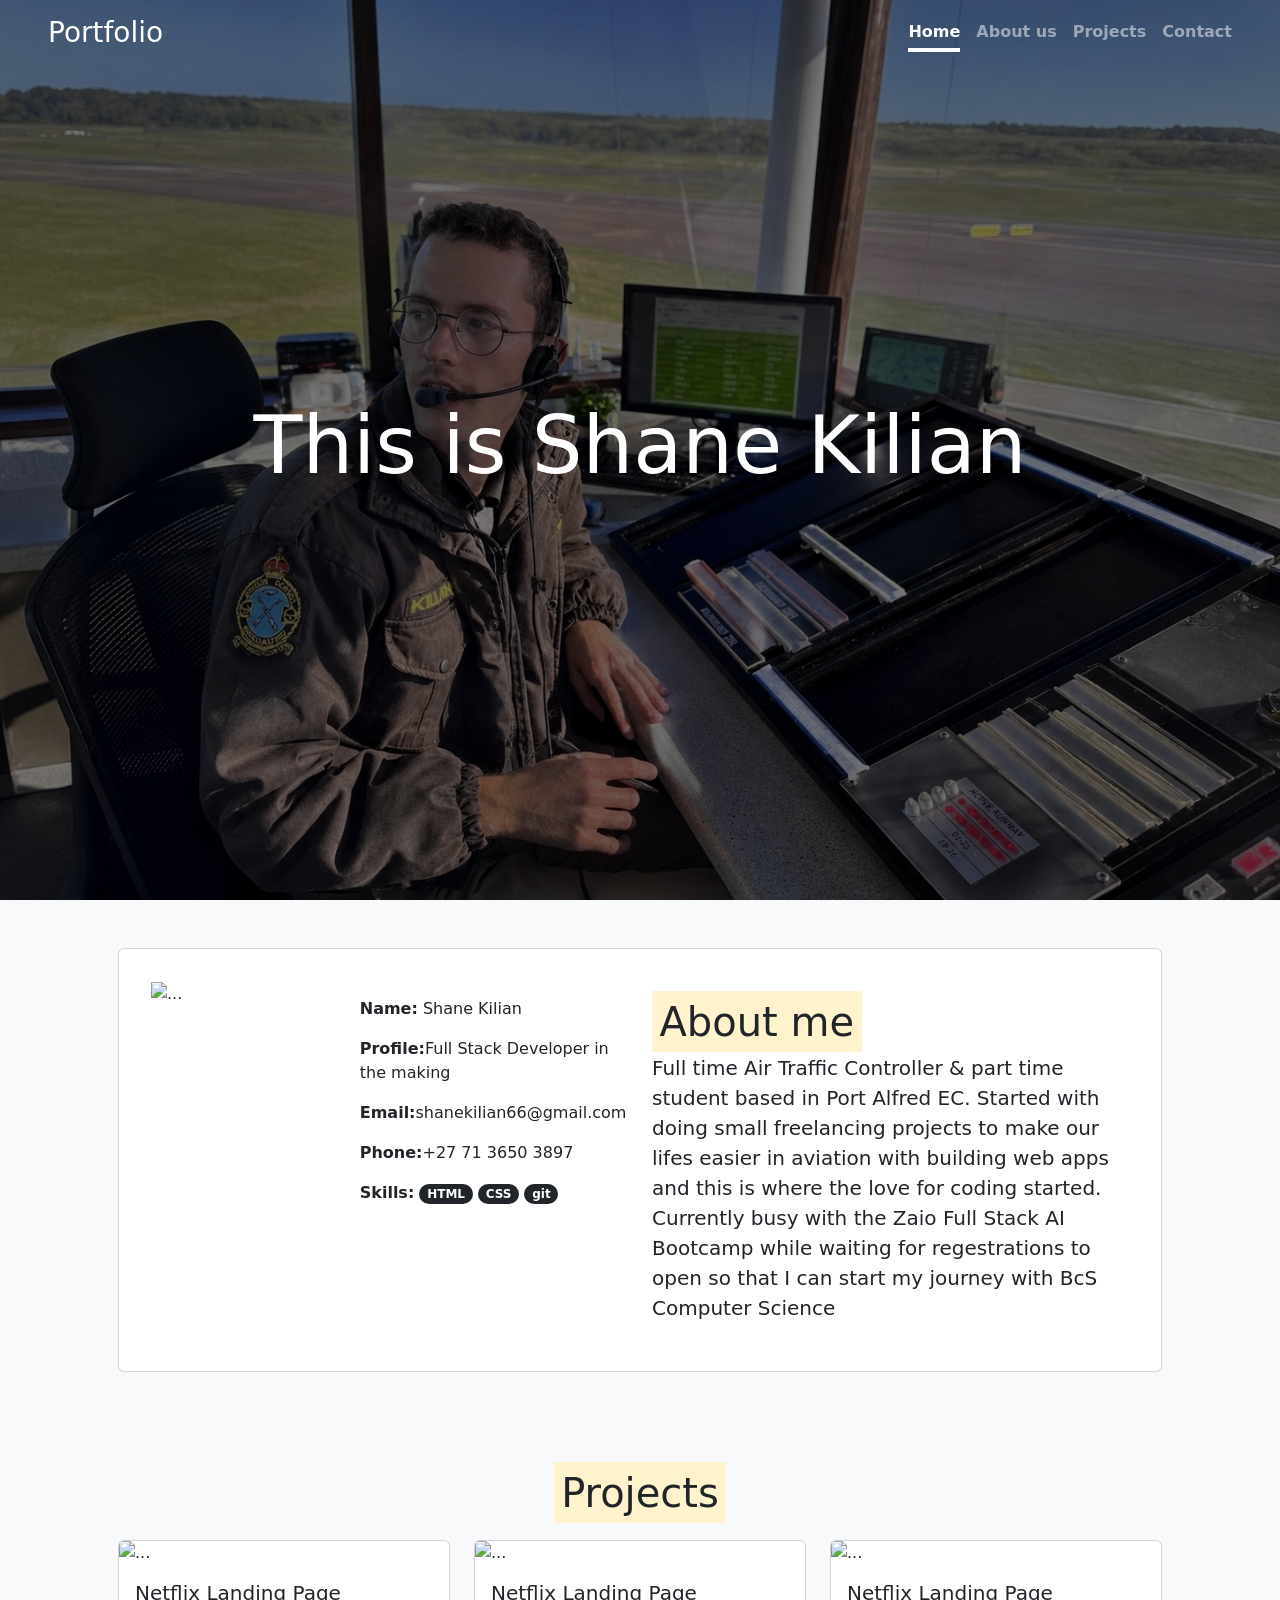
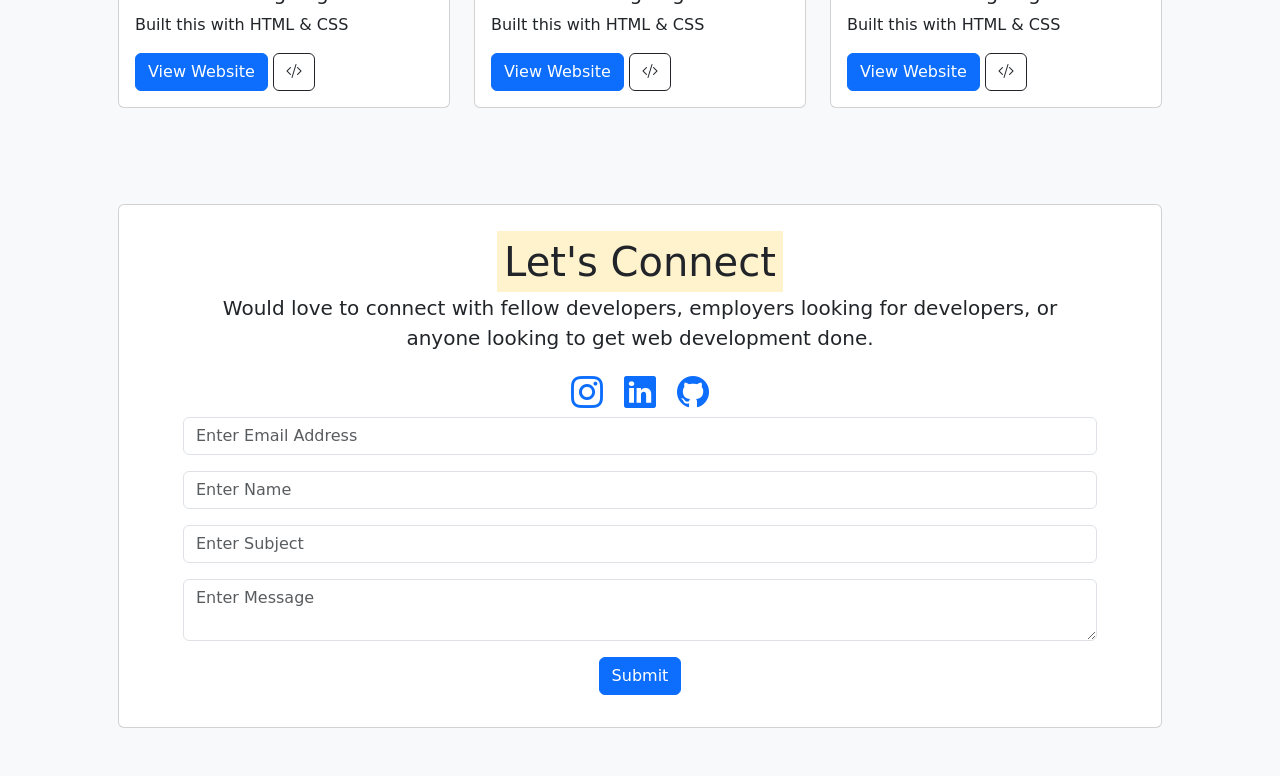
==== index.html @ ac07e862 "fixed javascrip typing function in one line" ====
<!doctype html>
<html lang="en" class="h-100">
  <head>
    <meta charset="utf-8" />
    <meta name="viewport" content="width=device-width, initial-scale=1" />
    <meta name="description" content="" />
    <meta
      name="author"
      content="Mark Otto, Jacob Thornton, and Bootstrap contributors"
    />
    <meta name="generator" content="Hugo 0.84.0" />
    <title>Portfolio | Shane Kilian</title>

    <link
      rel="canonical"
      href="https://getbootstrap.com/docs/5.0/examples/cover/"
    />

    <!-- Bootstrap core CSS -->
    <link
      href="https://cdn.jsdelivr.net/npm/bootstrap@5.0.2/dist/css/bootstrap.min.css"
      rel="stylesheet"
      integrity="sha384-EVSTQN3/azprG1Anm3QDgpJLIm9Nao0Yz1ztcQTwFspd3yD65VohhpuuCOmLASjC"
      crossorigin="anonymous"
    />

    <!-- Bootstrap icons  -->
    <link
      rel="stylesheet"
      href="https://cdn.jsdelivr.net/npm/bootstrap-icons@1.10.5/font/bootstrap-icons.css"
    />

    <!-- Custom styles for this template -->
    <link href="style.css" rel="stylesheet" />
  </head>
  <body class="bg-light">
    <header class="px-5 p-3 text-white fixed-top scrolling">
      <div>
        <h3 class="float-md-start text-center">Portfolio</h3>
        <nav class="nav nav-masthead justify-content-center float-md-end">
          <a class="nav-link active" aria-current="page" href="#">Home</a>
          <a class="nav-link" href="#about-us">About us</a>
          <a class="nav-link" href="#projects">Projects</a>
          <a class="nav-link" href="#contact">Contact</a>
        </nav>
      </div>
    </header>
    <div
      class="banner-wrap vh-100 vw-100 d-flex align-items-center justify-content-center text-white"
    >
      <div class="overlay"></div>
      <main class="text-center">
        <h1 class="display-1">This is Shane Kilian</h1>
        <span class="lead" id="typed"></span>
      </main>
    </div>

    <section id="about-us">
      <div class="container p-5">
        <div class="card">
          <div class="card-body">
            <div class="row p-3">
              <div class="col-md-6 col-sm-12">
                <div class="row">
                  <div class="col-md-5">
                    <img
                      src="https://media.licdn.com/dms/image/C4D03AQEXKNcfnZjYqw/profile-displayphoto-shrink_200_200/0/1540907910805?e=1697673600&v=beta&t=mlsiNRYXDRG9Odq_VVmE5SufxKhTqeP1PqgnTlcVbBM"
                      class="img-fluid"
                      alt="..."
                    />
                  </div>
                  <div class="col-md-7 mt-3">
                    <p><strong>Name:</strong> Shane Kilian</p>
                    <p>
                      <strong>Profile:</strong>Full Stack Developer in the
                      making
                    </p>
                    <p><strong>Email:</strong>shanekilian66@gmail.com</p>
                    <p><strong>Phone:</strong>+27 71 3650 3897</p>
                    <p>
                      <strong>Skills:</strong>
                      <span class="badge rounded-pill bg-dark">HTML</span>
                      <span class="badge rounded-pill bg-dark">CSS</span>
                      <span class="badge rounded-pill bg-dark">git</span>
                    </p>
                  </div>
                </div>
              </div>
              <div class="col-md-6 mt-3">
                <h1 class="text-center text-md-start"><mark>About me</mark></h1>
                <p class="lead">
                  Full time Air Traffic Controller & part time student based in
                  Port Alfred EC. Started with doing small freelancing projects
                  to make our lifes easier in aviation with building web apps
                  and this is where the love for coding started. Currently busy
                  with the Zaio Full Stack AI Bootcamp while waiting for
                  regestrations to open so that I can start my journey with BcS
                  Computer Science
                </p>
              </div>
            </div>
          </div>
        </div>
      </div>
    </section>

    <section id="projects">
      <div class="container p-5">
        <h1 class="text-center"><mark>Projects</mark></h1>
        <div class="row">
          <div class="col-md-4 mt-3">
            <div class="card">
              <img
                src="https://zaiocontent.s3.eu-west-2.amazonaws.com/images+of+courses/Tesla.png"
                class="card-img-top"
                alt="..."
              />
              <div class="card-body">
                <h5 class="card-title">Netflix Landing Page</h5>
                <p class="card-text">Built this with HTML & CSS</p>
                <a href="#" target="_blank" class="btn btn-primary"
                  >View Website</a
                >
                <a href="#" target="_blank" class="btn btn-outline-dark"
                  ><i class="bi bi-code-slash"></i
                ></a>
              </div>
            </div>
          </div>

          <div class="col-md-4 mt-3">
            <div class="card">
              <img
                src="https://zaiocontent.s3.eu-west-2.amazonaws.com/images+of+courses/css_netflix.png"
                class="card-img-top"
                alt="..."
              />
              <div class="card-body">
                <h5 class="card-title">Netflix Landing Page</h5>
                <p class="card-text">Built this with HTML & CSS</p>
                <a href="#" target="_blank" class="btn btn-primary"
                  >View Website</a
                >
                <a href="#" target="_blank" class="btn btn-outline-dark"
                  ><i class="bi bi-code-slash"></i
                ></a>
              </div>
            </div>
          </div>

          <div class="col-md-4 mt-3">
            <div class="card">
              <img
                src="https://zaiocontent.s3.eu-west-2.amazonaws.com/images+of+courses/css_netflix.png"
                class="card-img-top"
                alt="..."
              />
              <div class="card-body">
                <h5 class="card-title">Netflix Landing Page</h5>
                <p class="card-text">Built this with HTML & CSS</p>
                <a href="#" target="_blank" class="btn btn-primary"
                  >View Website</a
                >
                <a href="#" target="_blank" class="btn btn-outline-dark"
                  ><i class="bi bi-code-slash"></i
                ></a>
              </div>
            </div>
          </div>
        </div>
      </div>
    </section>

    <section id="contact">
      <div class="container p-5">
        <div class="card p-3">
          <div class="card-body px-5 text-center">
            <h1><mark>Let's Connect</mark></h1>
            <p class="lead">
              Would love to connect with fellow developers, employers looking
              for developers, or anyone looking to get web development done.
            </p>
            <a class="fs-2" href="#" target="_blank"
              ><i class="bi bi-instagram m-2"></i
            ></a>
            <a class="fs-2" href="#" target="_blank"
              ><i class="bi bi-linkedin m-2"></i
            ></a>
            <a class="fs-2" href="#" target="_blank"
              ><i class="bi bi-github m-2"></i
            ></a>

            <form>
              <div class="mb-3">
                <input
                  type="email"
                  class="form-control"
                  id="exampleInputEmail1"
                  aria-describedby="emailHelp"
                  placeholder="Enter Email Address"
                />
              </div>

              <div class="mb-3">
                <input
                  type="text"
                  class="form-control"
                  id="name"
                  placeholder="Enter Name"
                />
              </div>

              <div class="mb-3">
                <input
                  type="text"
                  class="form-control"
                  id="subject"
                  placeholder="Enter Subject"
                />
              </div>

              <div class="mb-3">
                <textarea
                  class="form-control"
                  aria-label="with textarea"
                  placeholder="Enter Message"
                ></textarea>
              </div>

              <button type="submit" class="btn btn-primary">Submit</button>
            </form>
          </div>
        </div>
      </div>
    </section>

    <script>
      window.addEventListener("scroll", () => {
        const header = document.querySelector("header");
        header.classList.toggle("scrolling", window.scrollY > 0);
      });
    </script>
    <script src="https://unpkg.com/typed.js@2.0.16/dist/typed.umd.js"></script>

    <script>
      var typed = new Typed("#typed", {
        strings: [
          "Fullstack Developer in the making",
          "Air Traffic Controller.",
          "Cat Nerd.",
        ],
        loop: true,
        typeSpeed: 75,
        shuffle: true,
      });
    </script>
  </body>
</html>
---- style.css ----
/*
 * Globals
 */
* {
  margin: 0;
  padding: 0;
  box-sizing: border-box;
}

/*
 * Base structure
 */

body {
}

/*
 * Header
 */

.banner-wrap {
  background-image: url(./assets/cover.jpg);
  background-size: cover;
  background-repeat: no-repeat;
  background-position: center;
  height: 100vh;
  position: relative;
  z-index: 1;
}
.overlay {
  z-index: -1;
  height: 100%;
  width: 100%;
  background: black;
  opacity: 50%;
  position: absolute;
  top: 0;
}

.nav-masthead .nav-link {
  padding: 0.25rem 0;
  font-weight: 700;
  color: rgba(255, 255, 255, 0.5);
  background-color: transparent;
  border-bottom: 0.25rem solid transparent;
}

.nav-masthead .nav-link:hover,
.nav-masthead .nav-link:focus {
  border-bottom-color: rgba(255, 255, 255, 0.25);
}

.nav-masthead .nav-link + .nav-link {
  margin-left: 1rem;
}

.nav-masthead .active {
  color: #fff;
  border-bottom-color: #fff;
}

.scrolling {
  background: black;
  opacity: 80%;
  transition: all 0.5s;
}
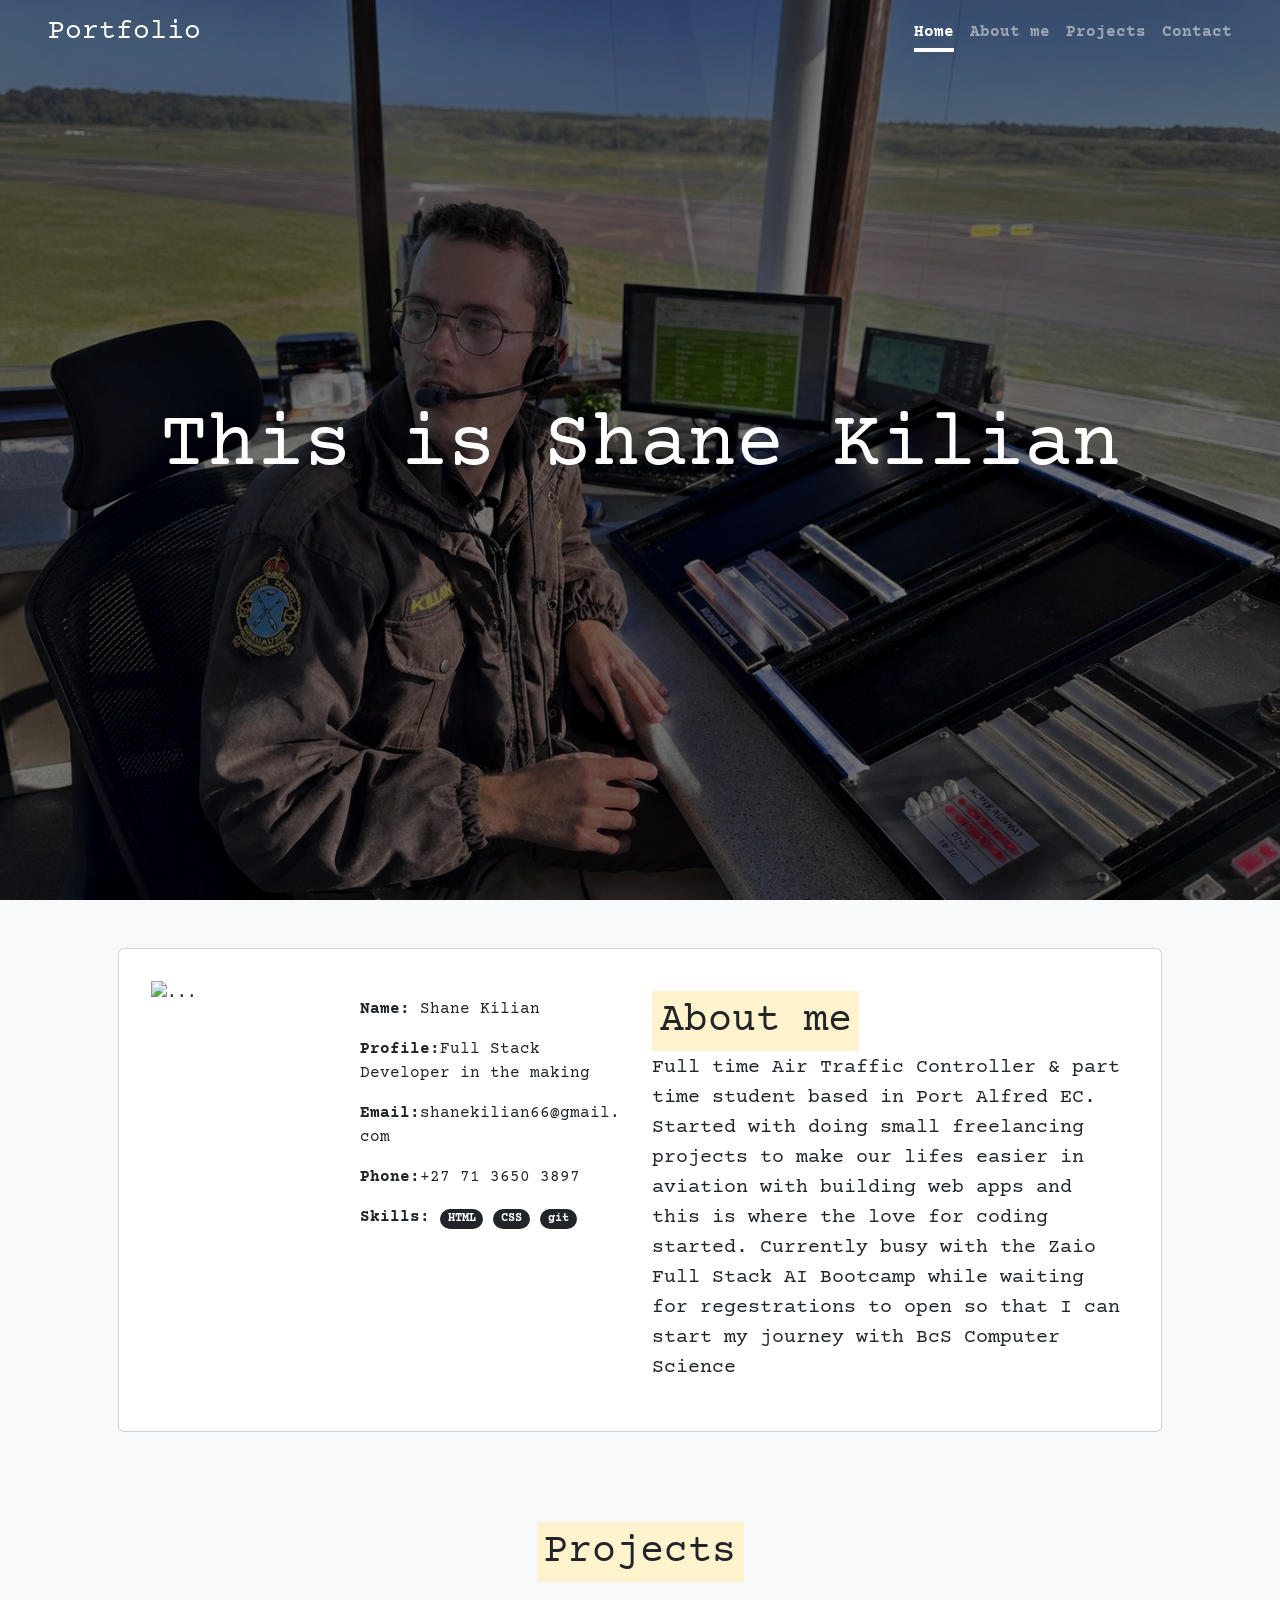
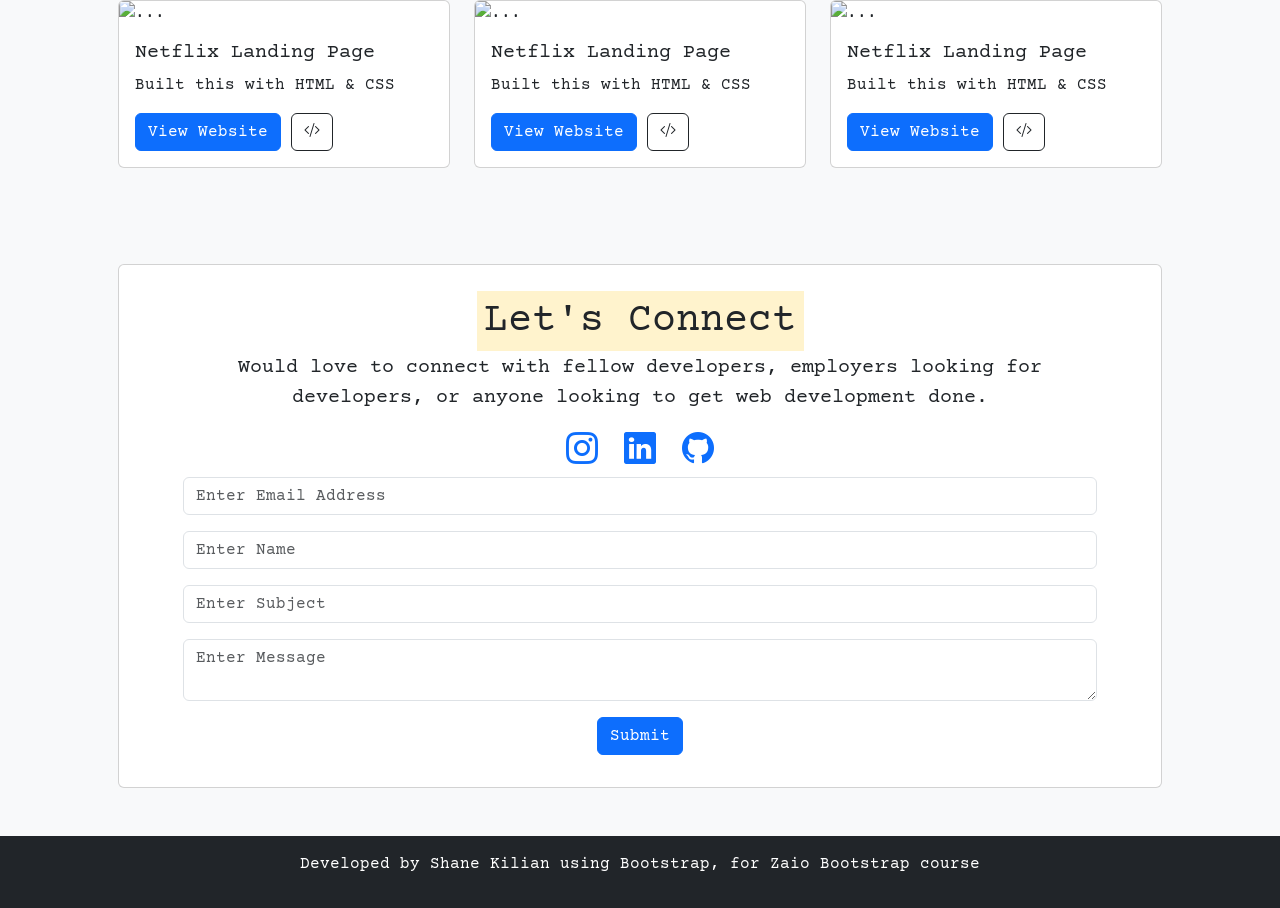
==== commit 76bbe2e9: "changed to google fonts" ====
--- a/index.html
+++ b/index.html
@@ -30,6 +30,14 @@
       href="https://cdn.jsdelivr.net/npm/bootstrap-icons@1.10.5/font/bootstrap-icons.css"
     />
 
+    <!-- Google fonts link  -->
+    <link rel="preconnect" href="https://fonts.googleapis.com" />
+    <link rel="preconnect" href="https://fonts.gstatic.com" crossorigin />
+    <link
+      href="https://fonts.googleapis.com/css2?family=Courier+Prime:ital,wght@0,400;0,700;1,400;1,700&display=swap"
+      rel="stylesheet"
+    />
+
     <!-- Custom styles for this template -->
     <link href="style.css" rel="stylesheet" />
   </head>
@@ -39,7 +47,7 @@
         <h3 class="float-md-start text-center">Portfolio</h3>
         <nav class="nav nav-masthead justify-content-center float-md-end">
           <a class="nav-link active" aria-current="page" href="#">Home</a>
-          <a class="nav-link" href="#about-us">About us</a>
+          <a class="nav-link" href="#about-me">About me</a>
           <a class="nav-link" href="#projects">Projects</a>
           <a class="nav-link" href="#contact">Contact</a>
         </nav>
@@ -55,7 +63,7 @@
       </main>
     </div>
 
-    <section id="about-us">
+    <section id="about-me">
       <div class="container p-5">
         <div class="card">
           <div class="card-body">
@@ -234,6 +242,14 @@
       </div>
     </section>
 
+    <footer class="bg-dark text-center text-white">
+      <div class="container p-3">
+        <p>
+          Developed by Shane Kilian using Bootstrap, for Zaio Bootstrap course
+        </p>
+      </div>
+    </footer>
+
     <script>
       window.addEventListener("scroll", () => {
         const header = document.querySelector("header");
--- a/style.css
+++ b/style.css
@@ -5,6 +5,7 @@
   margin: 0;
   padding: 0;
   box-sizing: border-box;
+  font-family: "Courier Prime", monospace !important;
 }
 
 /*
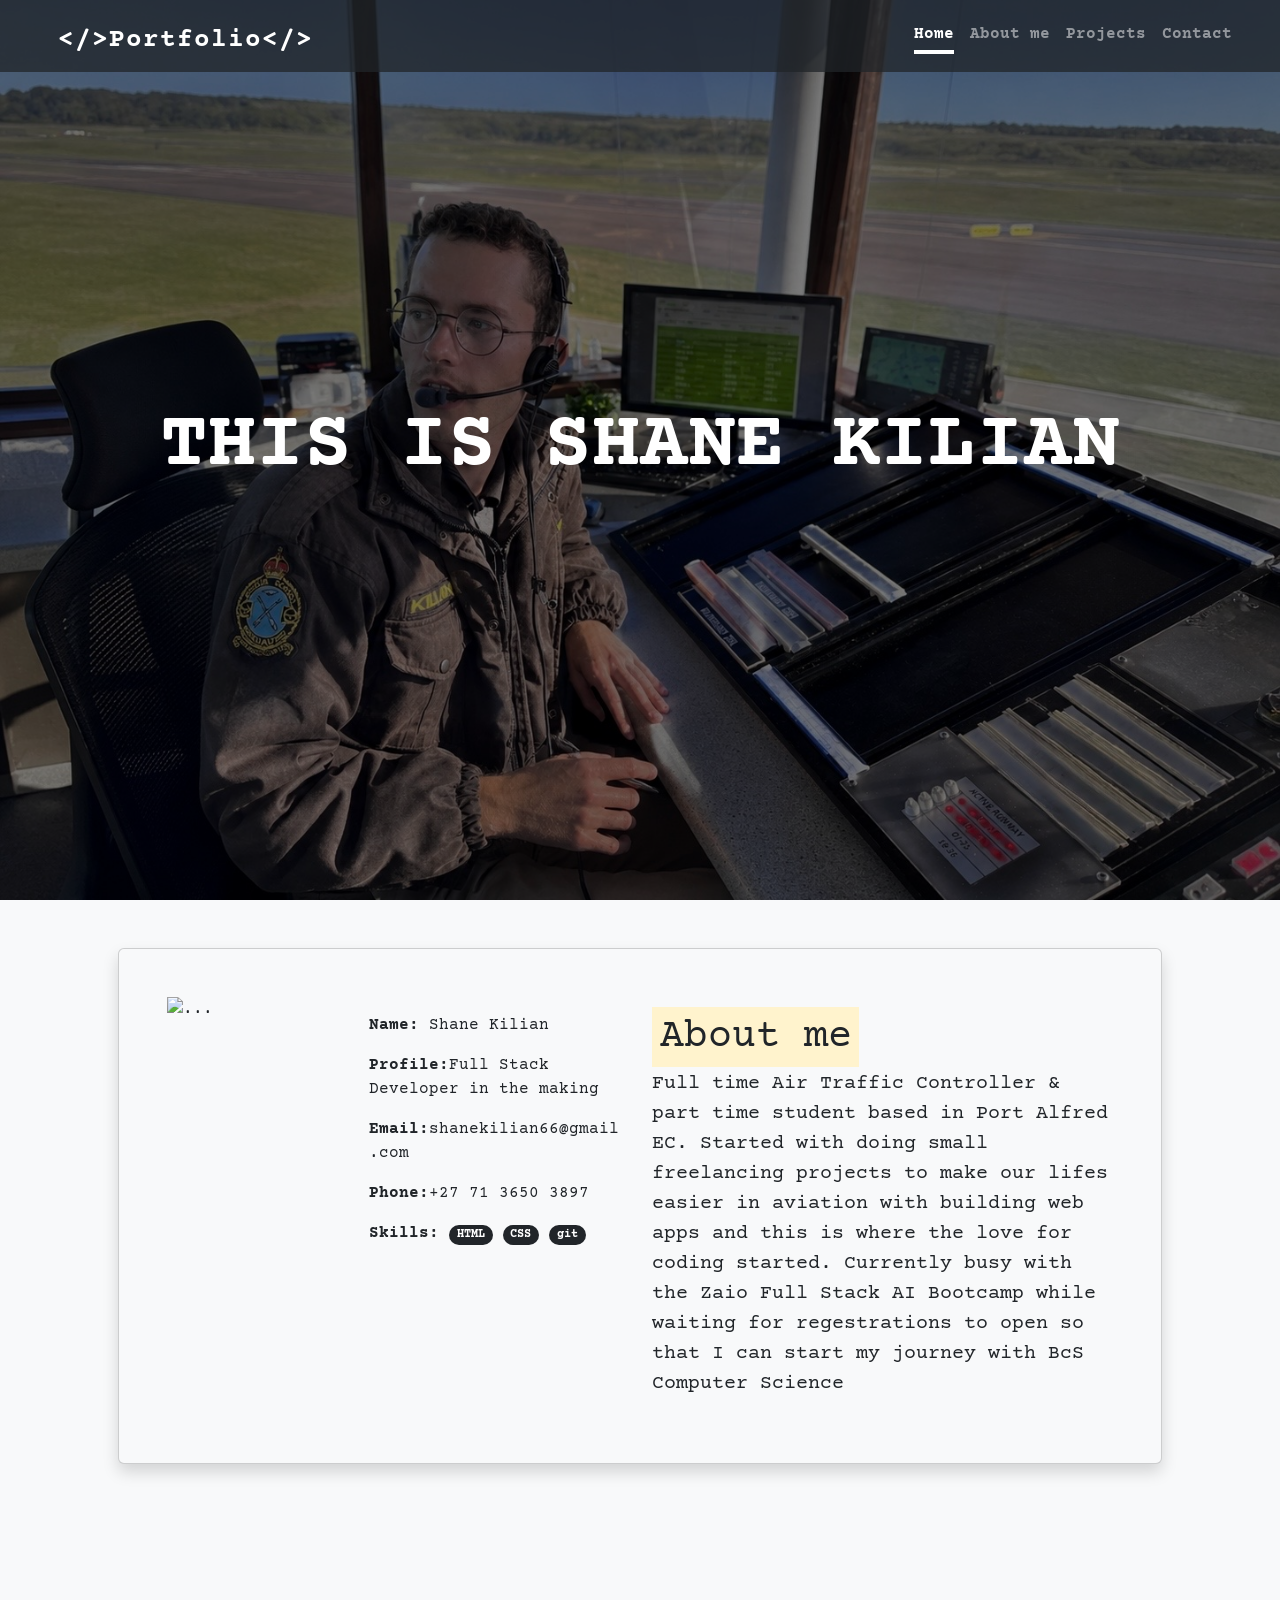
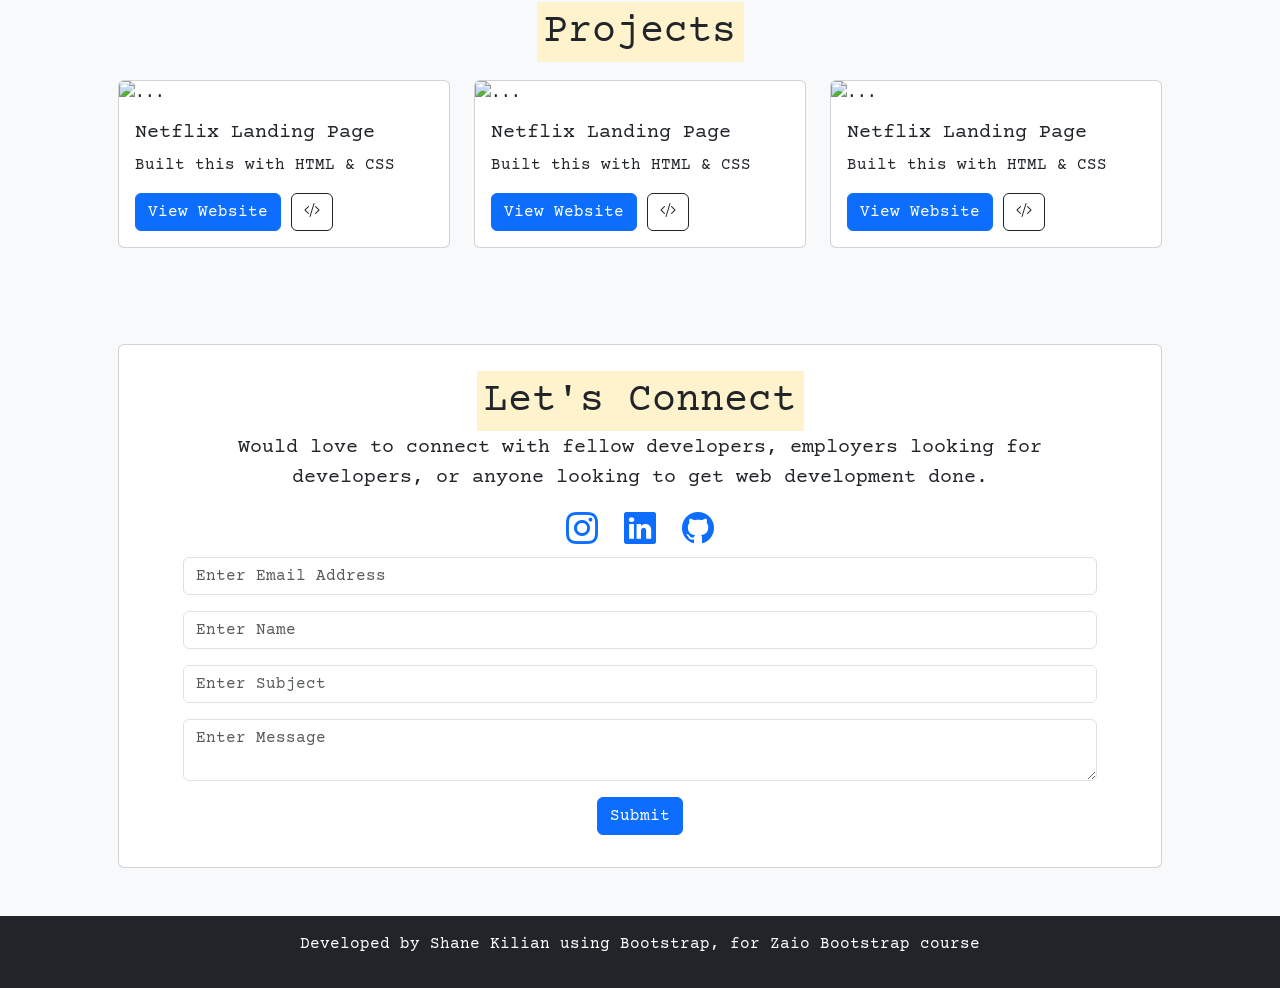
==== commit cf84332d: "fixed the navlink auto move function per section" ====
--- a/index.html
+++ b/index.html
@@ -41,31 +41,65 @@
     <!-- Custom styles for this template -->
     <link href="style.css" rel="stylesheet" />
   </head>
-  <body class="bg-light">
-    <header class="px-5 p-3 text-white fixed-top scrolling">
-      <div>
-        <h3 class="float-md-start text-center">Portfolio</h3>
-        <nav class="nav nav-masthead justify-content-center float-md-end">
-          <a class="nav-link active" aria-current="page" href="#">Home</a>
+  <body
+    class="bg-light"
+    data-bs-spy="scroll"
+    data-bs-target="#mainNav"
+    data-bs-offset="56"
+  >
+    <header class="px-5 p-3 text-white fixed-top bg-dark bg-opacity-75">
+      <div class="d-flex align-items-center justify-content-between flex-wrap">
+        <div class="float-md-start text-center">
+          <svg
+            xmlns="http://w3.org"
+            viewBox="0 0 300 40"
+            width="300"
+            height="40"
+            style="display: block"
+          >
+            <defs>
+              <style type="text/css">
+                @import url("https://googleapis.com");
+                .logo-white-text {
+                  font-family: "Courier Prime", monospace;
+                  font-size: 26px;
+                  font-weight: 700;
+                  fill: #ffffff;
+                }
+              </style>
+            </defs>
+            <text x="10" y="30" letter-spacing="1" class="logo-white-text">
+              &lt;/&gt;Portfolio&lt;/&gt;
+            </text>
+          </svg>
+        </div>
+
+        <nav
+          id="mainNav"
+          class="nav nav-masthead justify-content-center float-md-end"
+        >
+          <a class="nav-link active" aria-current="page" href="#home">Home</a>
           <a class="nav-link" href="#about-me">About me</a>
           <a class="nav-link" href="#projects">Projects</a>
           <a class="nav-link" href="#contact">Contact</a>
         </nav>
       </div>
     </header>
+
     <div
       class="banner-wrap vh-100 vw-100 d-flex align-items-center justify-content-center text-white"
+      id="home"
     >
       <div class="overlay"></div>
       <main class="text-center">
-        <h1 class="display-1">This is Shane Kilian</h1>
+        <h1 class="display-1 fw-bold">THIS IS SHANE KILIAN</h1>
         <span class="lead" id="typed"></span>
       </main>
     </div>
 
     <section id="about-me">
       <div class="container p-5">
-        <div class="card">
+        <div class="card shadow p-3 mb-5 bg-body-tertiary rounded">
           <div class="card-body">
             <div class="row p-3">
               <div class="col-md-6 col-sm-12">
@@ -250,6 +284,11 @@
       </div>
     </footer>
 
+    <script
+      src="https://cdn.jsdelivr.net/npm/bootstrap@5.0.2/dist/js/bootstrap.bundle.min.js"
+      integrity="sha384-MrcW6ZMFYlzcLA8Nl+NtUVF0sA7MsXsP1UyJoMp4YLEuNSfAP+JcXn/tWtIaxVXM"
+      crossorigin="anonymous"
+    ></script>
     <script>
       window.addEventListener("scroll", () => {
         const header = document.querySelector("header");
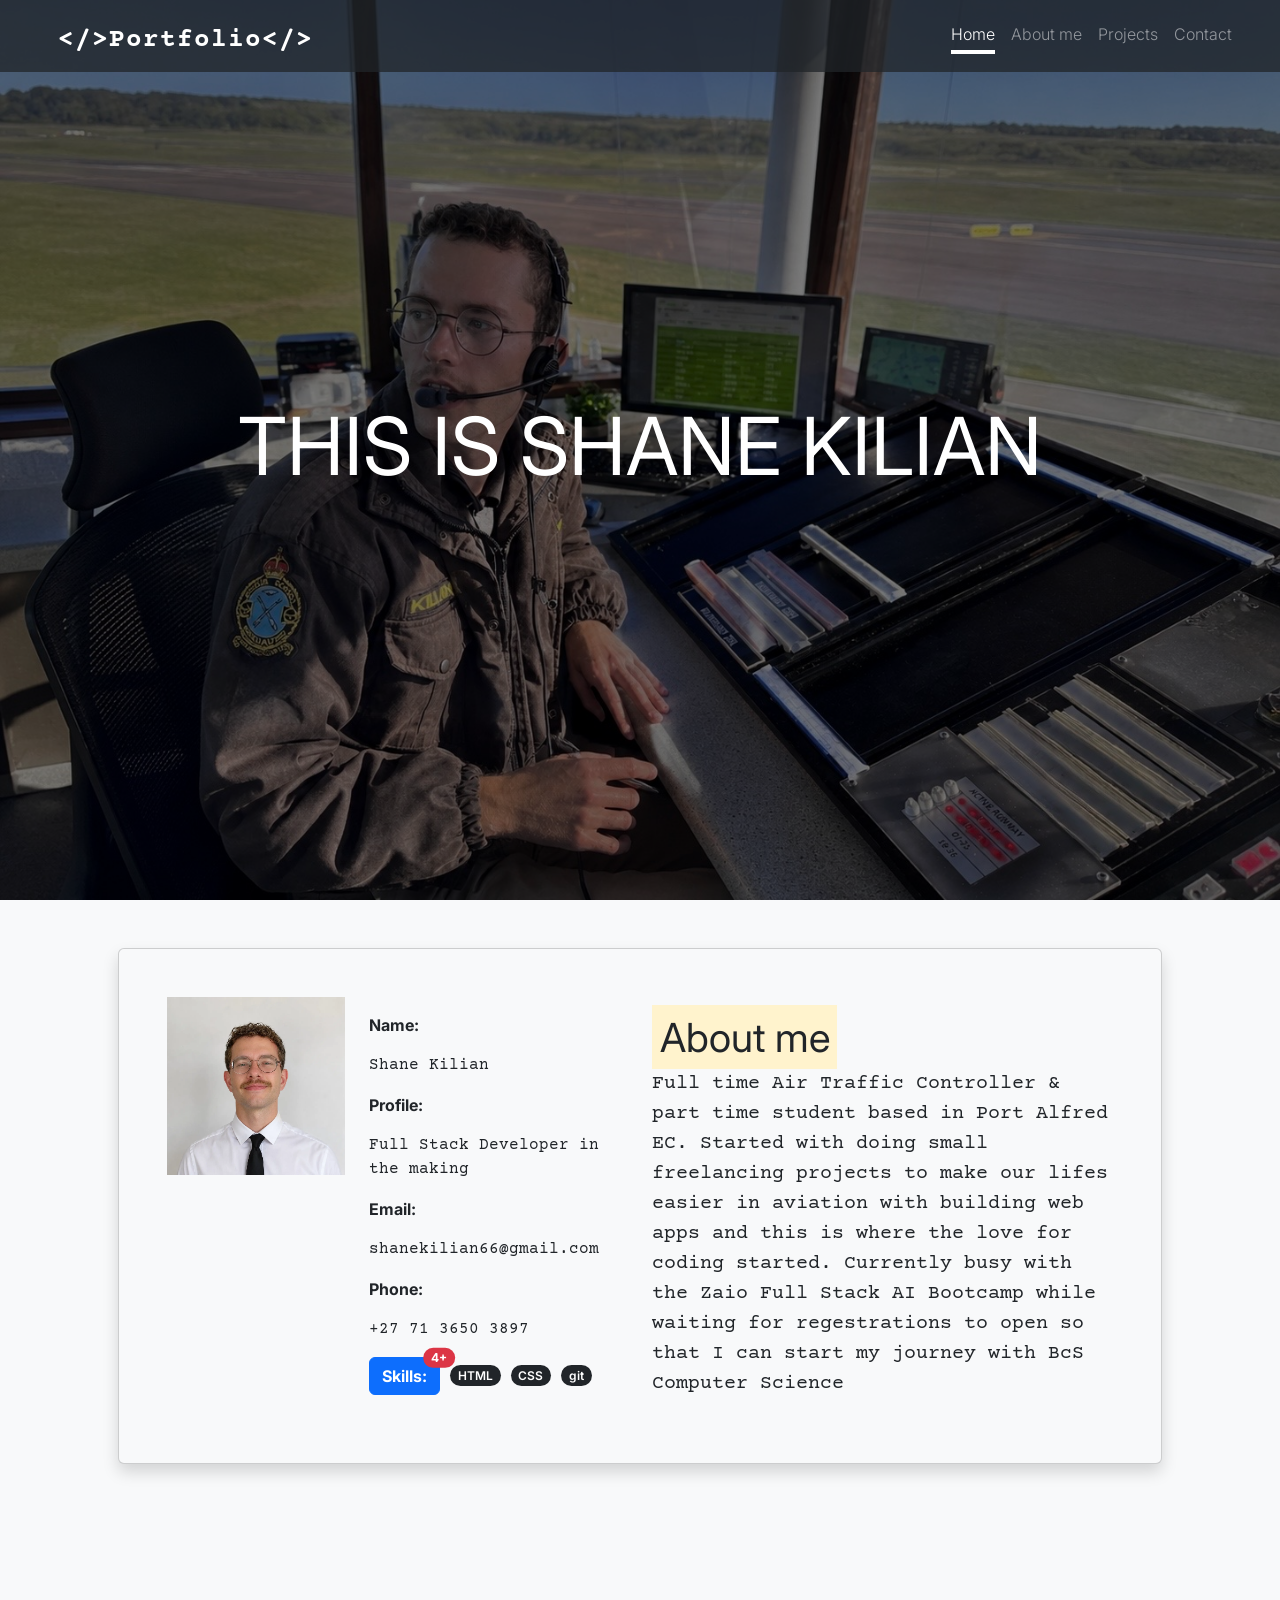
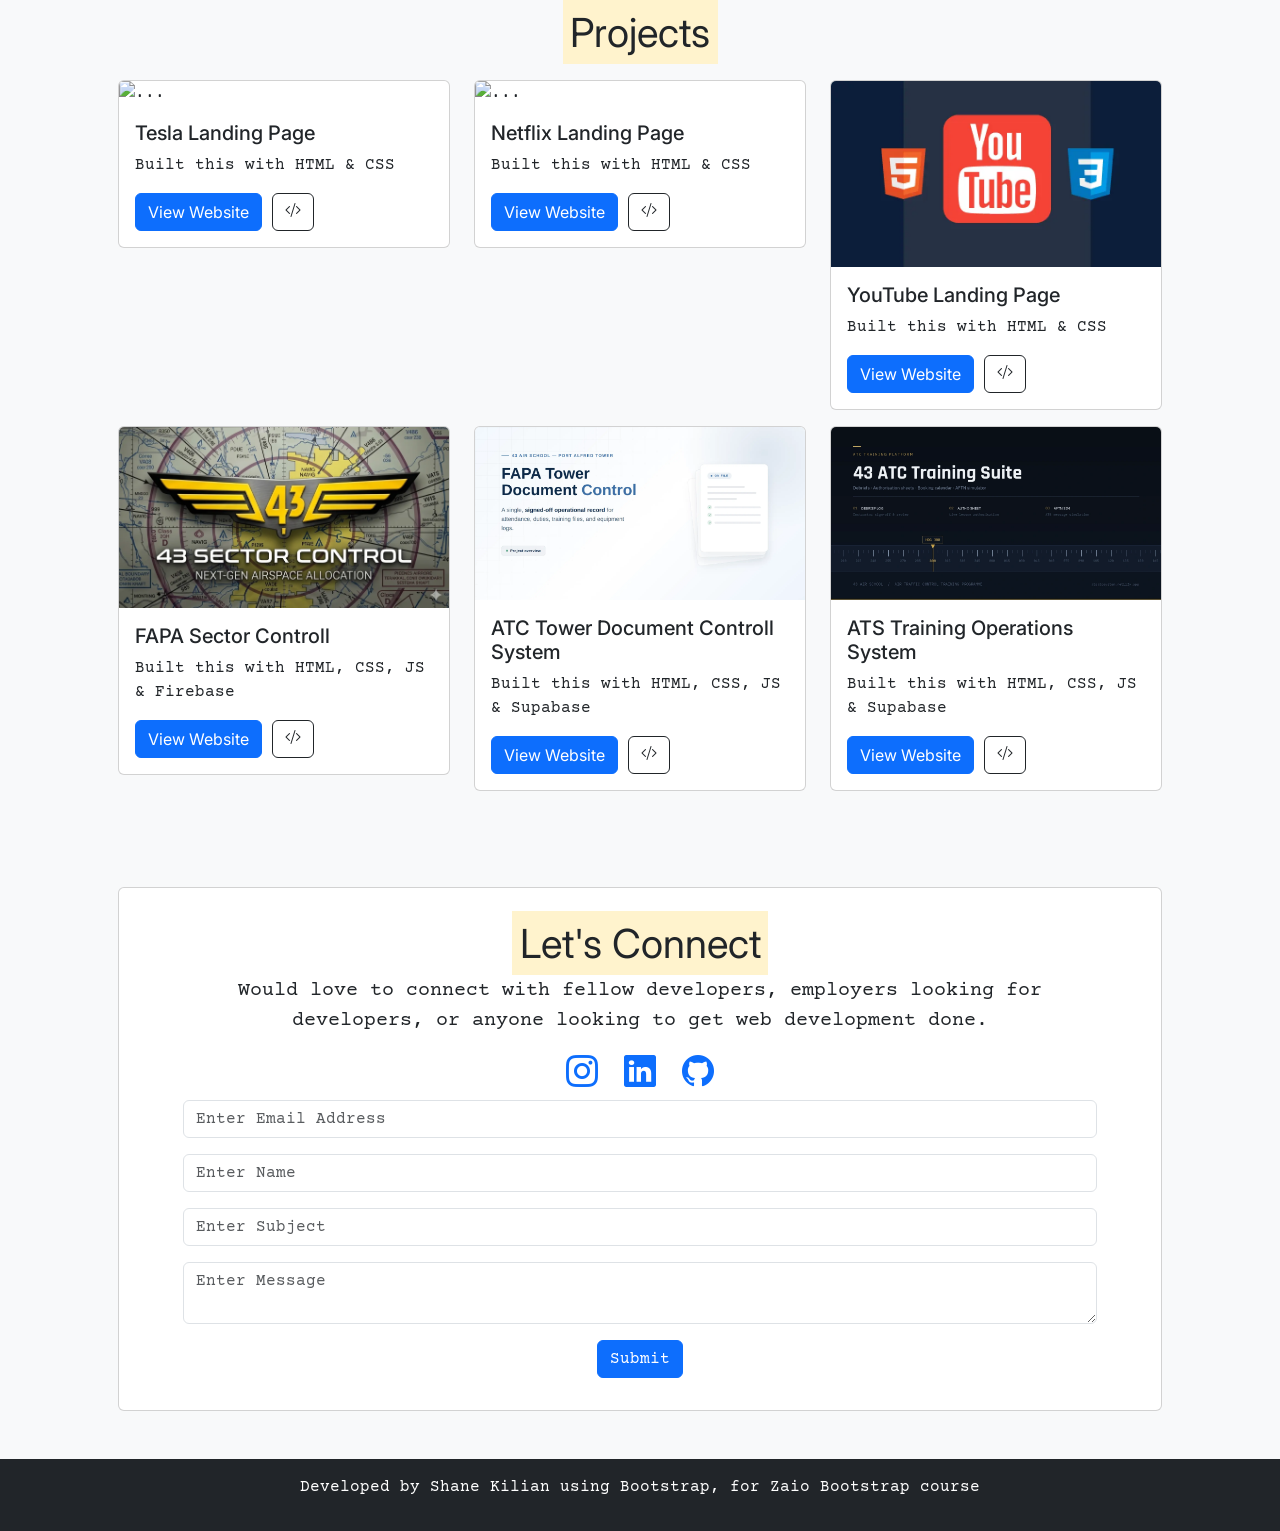
==== commit 4af1b343: "fixed styles of about me. Changed projects to be responsive and attached links" ====
--- a/index.html
+++ b/index.html
@@ -35,6 +35,16 @@
     <link rel="preconnect" href="https://fonts.gstatic.com" crossorigin />
     <link
       href="https://fonts.googleapis.com/css2?family=Courier+Prime:ital,wght@0,400;0,700;1,400;1,700&display=swap"
+      rel="stylesheet"
+    />
+    <link rel="preconnect" href="https://fonts.googleapis.com" />
+    <link rel="preconnect" href="https://fonts.gstatic.com" crossorigin />
+    <link
+      href="https://fonts.googleapis.com/css2?family=Courier+Prime:ital,wght@0,400;0,700;1,400;1,700&display=swap"
+      rel="stylesheet"
+    />
+    <link
+      href="https://fonts.googleapis.com/css2?family=Inter:ital,opsz,wght@0,14..32,100..900;1,14..32,100..900&display=swap"
       rel="stylesheet"
     />
 
@@ -78,10 +88,19 @@
           id="mainNav"
           class="nav nav-masthead justify-content-center float-md-end"
         >
-          <a class="nav-link active" aria-current="page" href="#home">Home</a>
-          <a class="nav-link" href="#about-me">About me</a>
-          <a class="nav-link" href="#projects">Projects</a>
-          <a class="nav-link" href="#contact">Contact</a>
+          <a
+            class="nav-link active font-heading fw-light"
+            aria-current="page"
+            href="#home"
+            >Home</a
+          >
+          <a class="nav-link font-heading fw-light" href="#about-me"
+            >About me</a
+          >
+          <a class="nav-link font-heading fw-light" href="#projects"
+            >Projects</a
+          >
+          <a class="nav-link font-heading fw-light" href="#contact">Contact</a>
         </nav>
       </div>
     </header>
@@ -92,7 +111,7 @@
     >
       <div class="overlay"></div>
       <main class="text-center">
-        <h1 class="display-1 fw-bold">THIS IS SHANE KILIAN</h1>
+        <h1 class="display-1 fw-normal font-heading">THIS IS SHANE KILIAN</h1>
         <span class="lead" id="typed"></span>
       </main>
     </div>
@@ -106,30 +125,56 @@
                 <div class="row">
                   <div class="col-md-5">
                     <img
-                      src="https://media.licdn.com/dms/image/C4D03AQEXKNcfnZjYqw/profile-displayphoto-shrink_200_200/0/1540907910805?e=1697673600&v=beta&t=mlsiNRYXDRG9Odq_VVmE5SufxKhTqeP1PqgnTlcVbBM"
+                      src="./assets/Shane ID Photo.webp"
                       class="img-fluid"
-                      alt="..."
+                      alt="Profile Picture"
                     />
                   </div>
                   <div class="col-md-7 mt-3">
-                    <p><strong>Name:</strong> Shane Kilian</p>
+                    <p class="font-heading fw-bold">Name:</p>
+                    <p>Shane Kilian</p>
+
+                    <p class="font-heading fw-bold">Profile:</p>
+                    <p>Full Stack Developer in the making</p>
+                    <p class="font-heading fw-bold">Email:</p>
+                    <p>shanekilian66@gmail.com</p>
+                    <p class="font-heading fw-bold">Phone:</p>
+                    <p>+27 71 3650 3897</p>
+
                     <p>
-                      <strong>Profile:</strong>Full Stack Developer in the
-                      making
-                    </p>
-                    <p><strong>Email:</strong>shanekilian66@gmail.com</p>
-                    <p><strong>Phone:</strong>+27 71 3650 3897</p>
-                    <p>
-                      <strong>Skills:</strong>
-                      <span class="badge rounded-pill bg-dark">HTML</span>
-                      <span class="badge rounded-pill bg-dark">CSS</span>
-                      <span class="badge rounded-pill bg-dark">git</span>
+                      <button
+                        type="button"
+                        class="btn btn-primary position-relative font-heading fw-bold"
+                      >
+                        Skills:
+                        <span
+                          class="position-absolute top-0 start-100 translate-middle badge rounded-pill bg-danger"
+                        >
+                          4+
+                          <span class="visually-hidden">skils</span>
+                        </span>
+                      </button>
+
+                      <span
+                        class="badge rounded-pill bg-dark font-heading fw-semibold"
+                        >HTML</span
+                      >
+                      <span
+                        class="badge rounded-pill bg-dark font-heading fw-semibold"
+                        >CSS</span
+                      >
+                      <span
+                        class="badge rounded-pill bg-dark font-heading fw-semibold"
+                        >git</span
+                      >
                     </p>
                   </div>
                 </div>
               </div>
               <div class="col-md-6 mt-3">
-                <h1 class="text-center text-md-start"><mark>About me</mark></h1>
+                <h1 class="text-center text-md-start font-heading fw-normal">
+                  <mark>About me</mark>
+                </h1>
                 <p class="lead">
                   Full time Air Traffic Controller & part time student based in
                   Port Alfred EC. Started with doing small freelancing projects
@@ -148,7 +193,9 @@
 
     <section id="projects">
       <div class="container p-5">
-        <h1 class="text-center"><mark>Projects</mark></h1>
+        <h1 class="text-center font-heading fw-normal">
+          <mark>Projects</mark>
+        </h1>
         <div class="row">
           <div class="col-md-4 mt-3">
             <div class="card">
@@ -158,12 +205,18 @@
                 alt="..."
               />
               <div class="card-body">
-                <h5 class="card-title">Netflix Landing Page</h5>
+                <h5 class="card-title font-heading">Tesla Landing Page</h5>
                 <p class="card-text">Built this with HTML & CSS</p>
-                <a href="#" target="_blank" class="btn btn-primary"
-                  >View Website</a
-                >
-                <a href="#" target="_blank" class="btn btn-outline-dark"
+                <a
+                  href="https://shanekilian-ecars.netlify.app/"
+                  target="_blank"
+                  class="btn btn-primary font-heading"
+                  >View Website</a
+                >
+                <a
+                  href="https://github.com/shanekilian/ShaneKilian-ecars.git"
+                  target="_blank"
+                  class="btn btn-outline-dark"
                   ><i class="bi bi-code-slash"></i
                 ></a>
               </div>
@@ -178,32 +231,132 @@
                 alt="..."
               />
               <div class="card-body">
-                <h5 class="card-title">Netflix Landing Page</h5>
+                <h5 class="card-title font-heading">Netflix Landing Page</h5>
                 <p class="card-text">Built this with HTML & CSS</p>
-                <a href="#" target="_blank" class="btn btn-primary"
-                  >View Website</a
-                >
-                <a href="#" target="_blank" class="btn btn-outline-dark"
-                  ><i class="bi bi-code-slash"></i
-                ></a>
-              </div>
-            </div>
-          </div>
-
-          <div class="col-md-4 mt-3">
-            <div class="card">
-              <img
-                src="https://zaiocontent.s3.eu-west-2.amazonaws.com/images+of+courses/css_netflix.png"
+                <a
+                  href="https://shane-kilian-nettflix.netlify.app/"
+                  target="_blank"
+                  class="btn btn-primary font-heading"
+                  >View Website</a
+                >
+                <a
+                  href="https://github.com/shanekilian/ShaneKilian-netflix-clone.git"
+                  target="_blank"
+                  class="btn btn-outline-dark"
+                  ><i class="bi bi-code-slash"></i
+                ></a>
+              </div>
+            </div>
+          </div>
+
+          <div class="col-md-4 mt-3">
+            <div class="card">
+              <img
+                src="./assets/html_youtube.webp"
                 class="card-img-top"
                 alt="..."
               />
               <div class="card-body">
-                <h5 class="card-title">Netflix Landing Page</h5>
+                <h5 class="card-title font-heading">YouTube Landing Page</h5>
                 <p class="card-text">Built this with HTML & CSS</p>
-                <a href="#" target="_blank" class="btn btn-primary"
-                  >View Website</a
-                >
-                <a href="#" target="_blank" class="btn btn-outline-dark"
+                <a
+                  href="https://shane-kilian-faketube-clone.netlify.app/"
+                  target="_blank"
+                  class="btn btn-primary font-heading"
+                  >View Website</a
+                >
+                <a
+                  href="https://github.com/shanekilian/faketube.git"
+                  target="_blank"
+                  class="btn btn-outline-dark"
+                  ><i class="bi bi-code-slash"></i
+                ></a>
+              </div>
+            </div>
+          </div>
+
+          <div class="col-md-4 mt-3">
+            <div class="card">
+              <img
+                src="./assets/link-preview-img.webp"
+                class="card-img-top"
+                alt="Sector APP Preview"
+              />
+              <div class="card-body">
+                <h5 class="card-title font-heading">FAPA Sector Controll</h5>
+                <p class="card-text">
+                  Built this with HTML, CSS, JS & Firebase
+                </p>
+                <a
+                  href="./assets/fapa-gfa-sector-control-readme (3).html"
+                  target="_blank"
+                  class="btn btn-primary font-heading"
+                  >View Website</a
+                >
+                <a
+                  href="./assets/fapa-gfa-sector-control-readme (3).html"
+                  target="_blank"
+                  class="btn btn-outline-dark"
+                  ><i class="bi bi-code-slash"></i
+                ></a>
+              </div>
+            </div>
+          </div>
+
+          <div class="col-md-4 mt-3">
+            <div class="card">
+              <img
+                src="./assets/fapa-tower-document-control-link-preview.webp"
+                class="card-img-top"
+                alt="ATS Training Operations System Preview"
+              />
+              <div class="card-body">
+                <h5 class="card-title font-heading">
+                  ATC Tower Document Controll System
+                </h5>
+                <p class="card-text">
+                  Built this with HTML, CSS, JS & Supabase
+                </p>
+                <a
+                  href="./assets/fapa-tower-document-control-readme (3).html"
+                  target="_blank"
+                  class="btn btn-primary font-heading"
+                  >View Website</a
+                >
+                <a
+                  href="./assets/fapa-tower-document-control-readme (3).html"
+                  target="_blank"
+                  class="btn btn-outline-dark"
+                  ><i class="bi bi-code-slash"></i
+                ></a>
+              </div>
+            </div>
+          </div>
+
+          <div class="col-md-4 mt-3">
+            <div class="card">
+              <img
+                src="./assets/43-atc-training-suite-preview.webp"
+                class="card-img-top"
+                alt="ATS Training Operations System Preview"
+              />
+              <div class="card-body">
+                <h5 class="card-title font-heading">
+                  ATS Training Operations System
+                </h5>
+                <p class="card-text">
+                  Built this with HTML, CSS, JS & Supabase
+                </p>
+                <a
+                  href="./assets/atc-system-readme.html"
+                  target="_blank"
+                  class="btn btn-primary font-heading"
+                  >View Website</a
+                >
+                <a
+                  href="./assets/atc-system-readme.html"
+                  target="_blank"
+                  class="btn btn-outline-dark"
                   ><i class="bi bi-code-slash"></i
                 ></a>
               </div>
@@ -217,7 +370,7 @@
       <div class="container p-5">
         <div class="card p-3">
           <div class="card-body px-5 text-center">
-            <h1><mark>Let's Connect</mark></h1>
+            <h1 class="font-heading fw-normal"><mark>Let's Connect</mark></h1>
             <p class="lead">
               Would love to connect with fellow developers, employers looking
               for developers, or anyone looking to get web development done.
--- a/style.css
+++ b/style.css
@@ -5,7 +5,6 @@
   margin: 0;
   padding: 0;
   box-sizing: border-box;
-  font-family: "Courier Prime", monospace !important;
 }
 
 /*
@@ -13,6 +12,11 @@
  */
 
 body {
+  font-family: "Courier Prime", monospace;
+}
+
+.font-heading {
+  font-family: "Inter", Helvetica, Arial, sans-serif;
 }
 
 /*
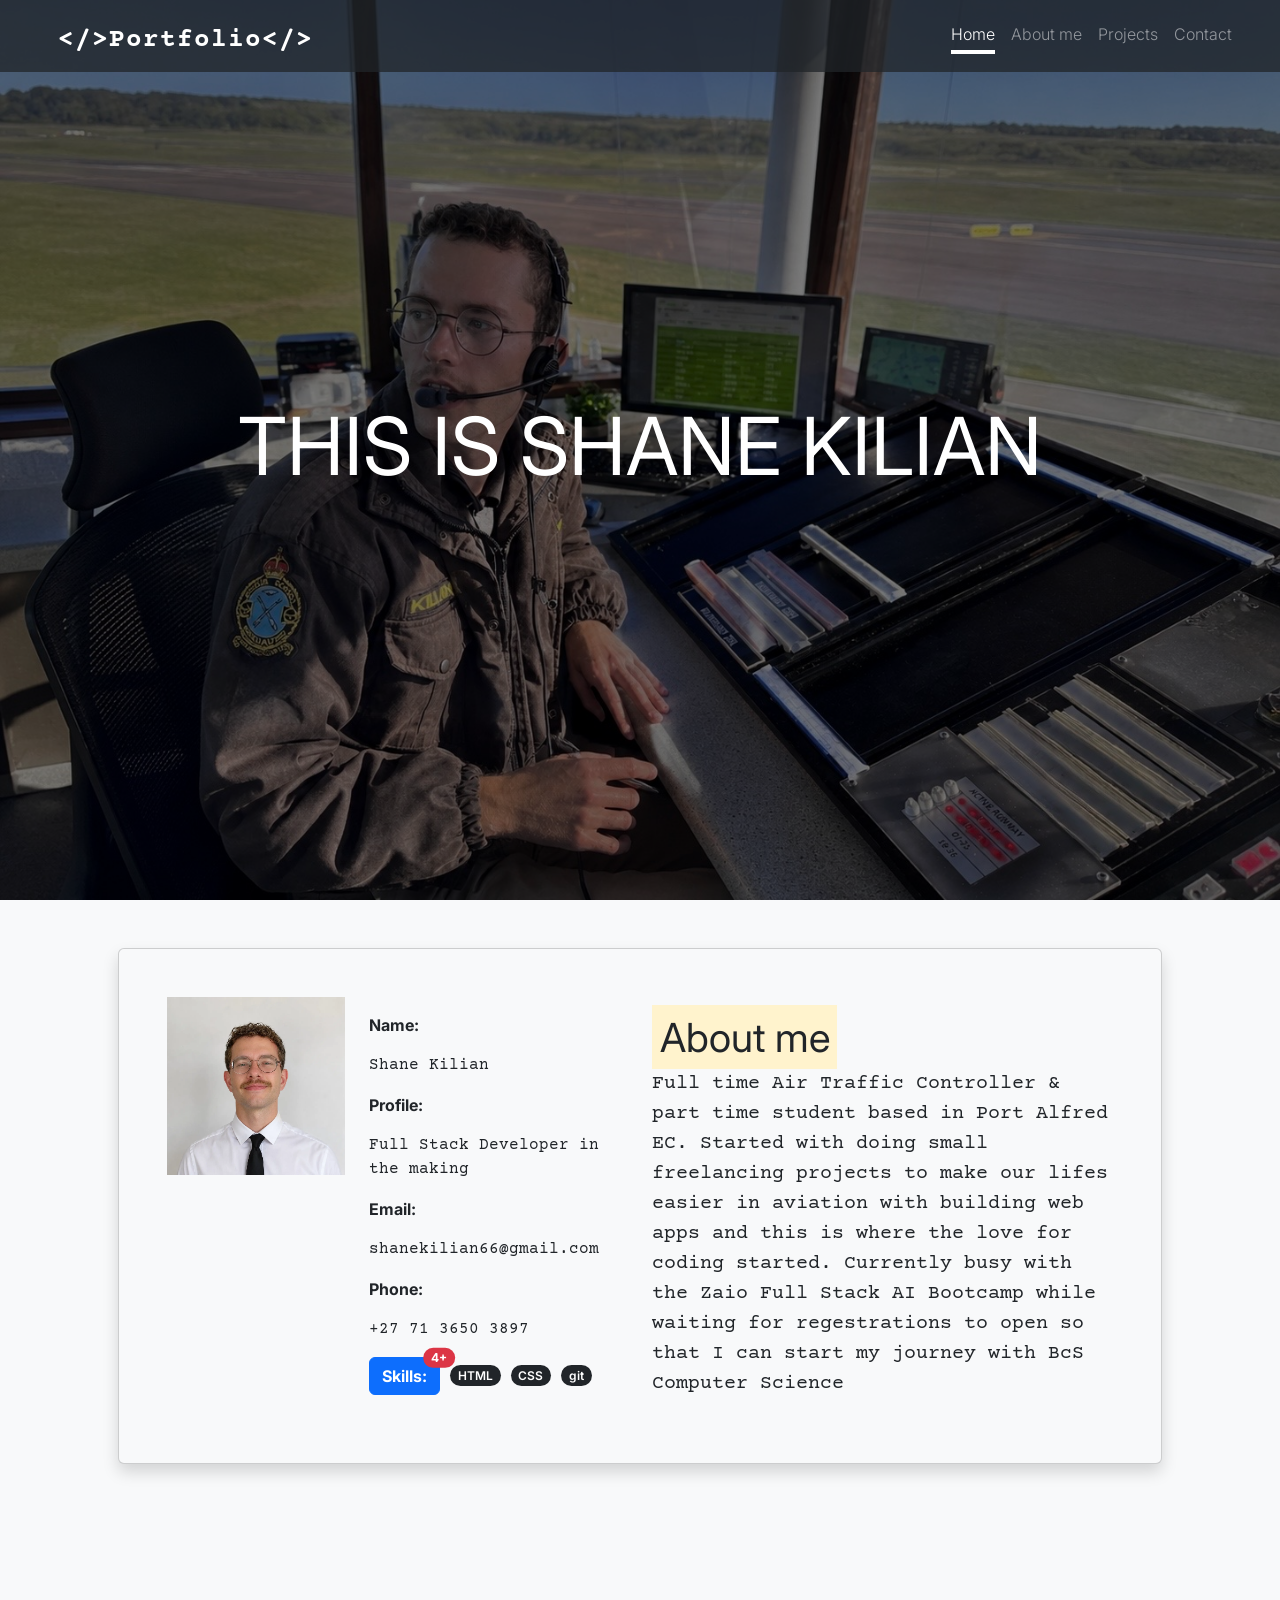
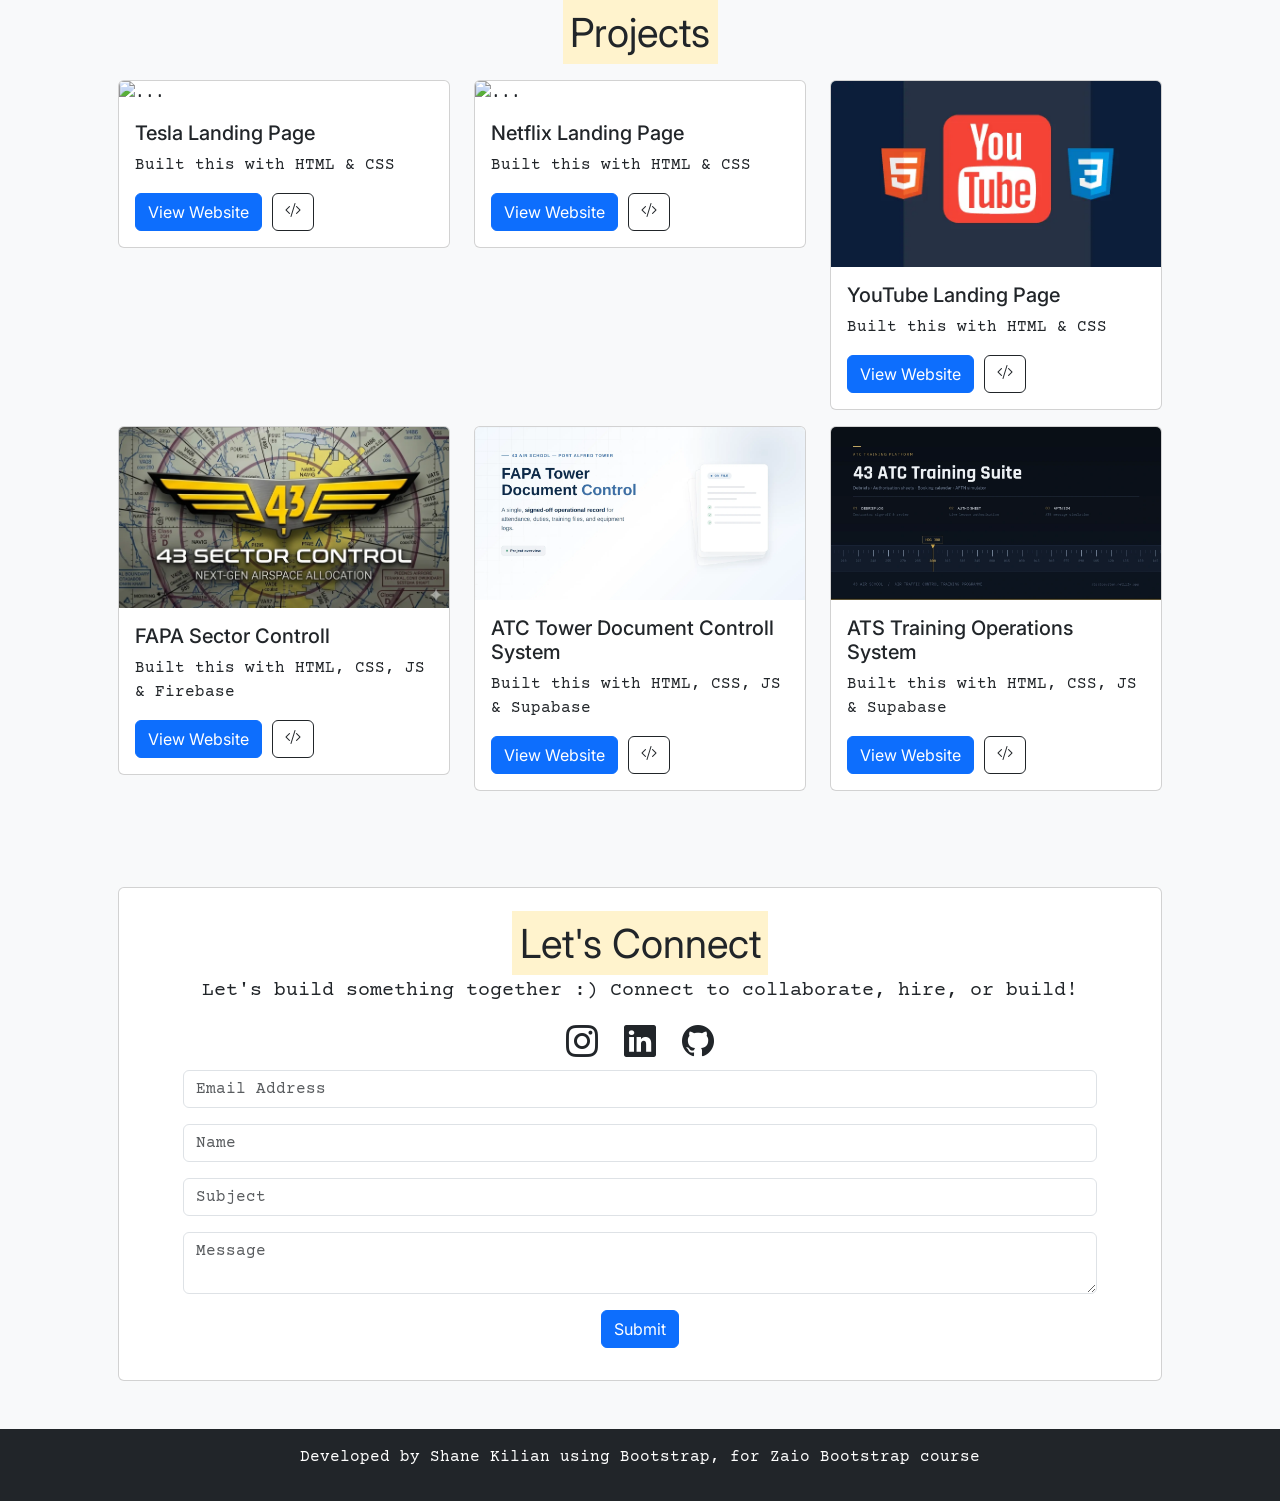
==== commit e50fed76: "completed the contact us form section" ====
--- a/index.html
+++ b/index.html
@@ -145,6 +145,7 @@
                       <button
                         type="button"
                         class="btn btn-primary position-relative font-heading fw-bold"
+                        href="#projects"
                       >
                         Skills:
                         <span
@@ -372,16 +373,25 @@
           <div class="card-body px-5 text-center">
             <h1 class="font-heading fw-normal"><mark>Let's Connect</mark></h1>
             <p class="lead">
-              Would love to connect with fellow developers, employers looking
-              for developers, or anyone looking to get web development done.
+              Let's build something together :) Connect to collaborate, hire, or
+              build!
             </p>
-            <a class="fs-2" href="#" target="_blank"
+            <a
+              class="fs-2 text-reset"
+              href="https://www.instagram.com/shane_kilian?igsh=MXc0b3NlMGRpOTY2OA%3D%3D&utm_source=qr"
+              target="_blank"
               ><i class="bi bi-instagram m-2"></i
             ></a>
-            <a class="fs-2" href="#" target="_blank"
+            <a
+              class="fs-2 text-reset"
+              href="https://za.linkedin.com/in/shane-zachnes-kilian-8509481a2"
+              target="_blank"
               ><i class="bi bi-linkedin m-2"></i
             ></a>
-            <a class="fs-2" href="#" target="_blank"
+            <a
+              class="fs-2 text-reset"
+              href="https://github.com/shanekilian"
+              target="_blank"
               ><i class="bi bi-github m-2"></i
             ></a>
 
@@ -390,9 +400,9 @@
                 <input
                   type="email"
                   class="form-control"
-                  id="exampleInputEmail1"
-                  aria-describedby="emailHelp"
-                  placeholder="Enter Email Address"
+                  id="email"
+                  placeholder="Email Address"
+                  required
                 />
               </div>
 
@@ -401,7 +411,8 @@
                   type="text"
                   class="form-control"
                   id="name"
-                  placeholder="Enter Name"
+                  placeholder="Name"
+                  required
                 />
               </div>
 
@@ -410,19 +421,23 @@
                   type="text"
                   class="form-control"
                   id="subject"
-                  placeholder="Enter Subject"
+                  placeholder="Subject"
+                  required
                 />
               </div>
 
               <div class="mb-3">
                 <textarea
                   class="form-control"
-                  aria-label="with textarea"
-                  placeholder="Enter Message"
+                  id="message"
+                  placeholder="Message"
+                  required
                 ></textarea>
               </div>
 
-              <button type="submit" class="btn btn-primary">Submit</button>
+              <button type="submit" class="btn btn-primary font-heading">
+                Submit
+              </button>
             </form>
           </div>
         </div>
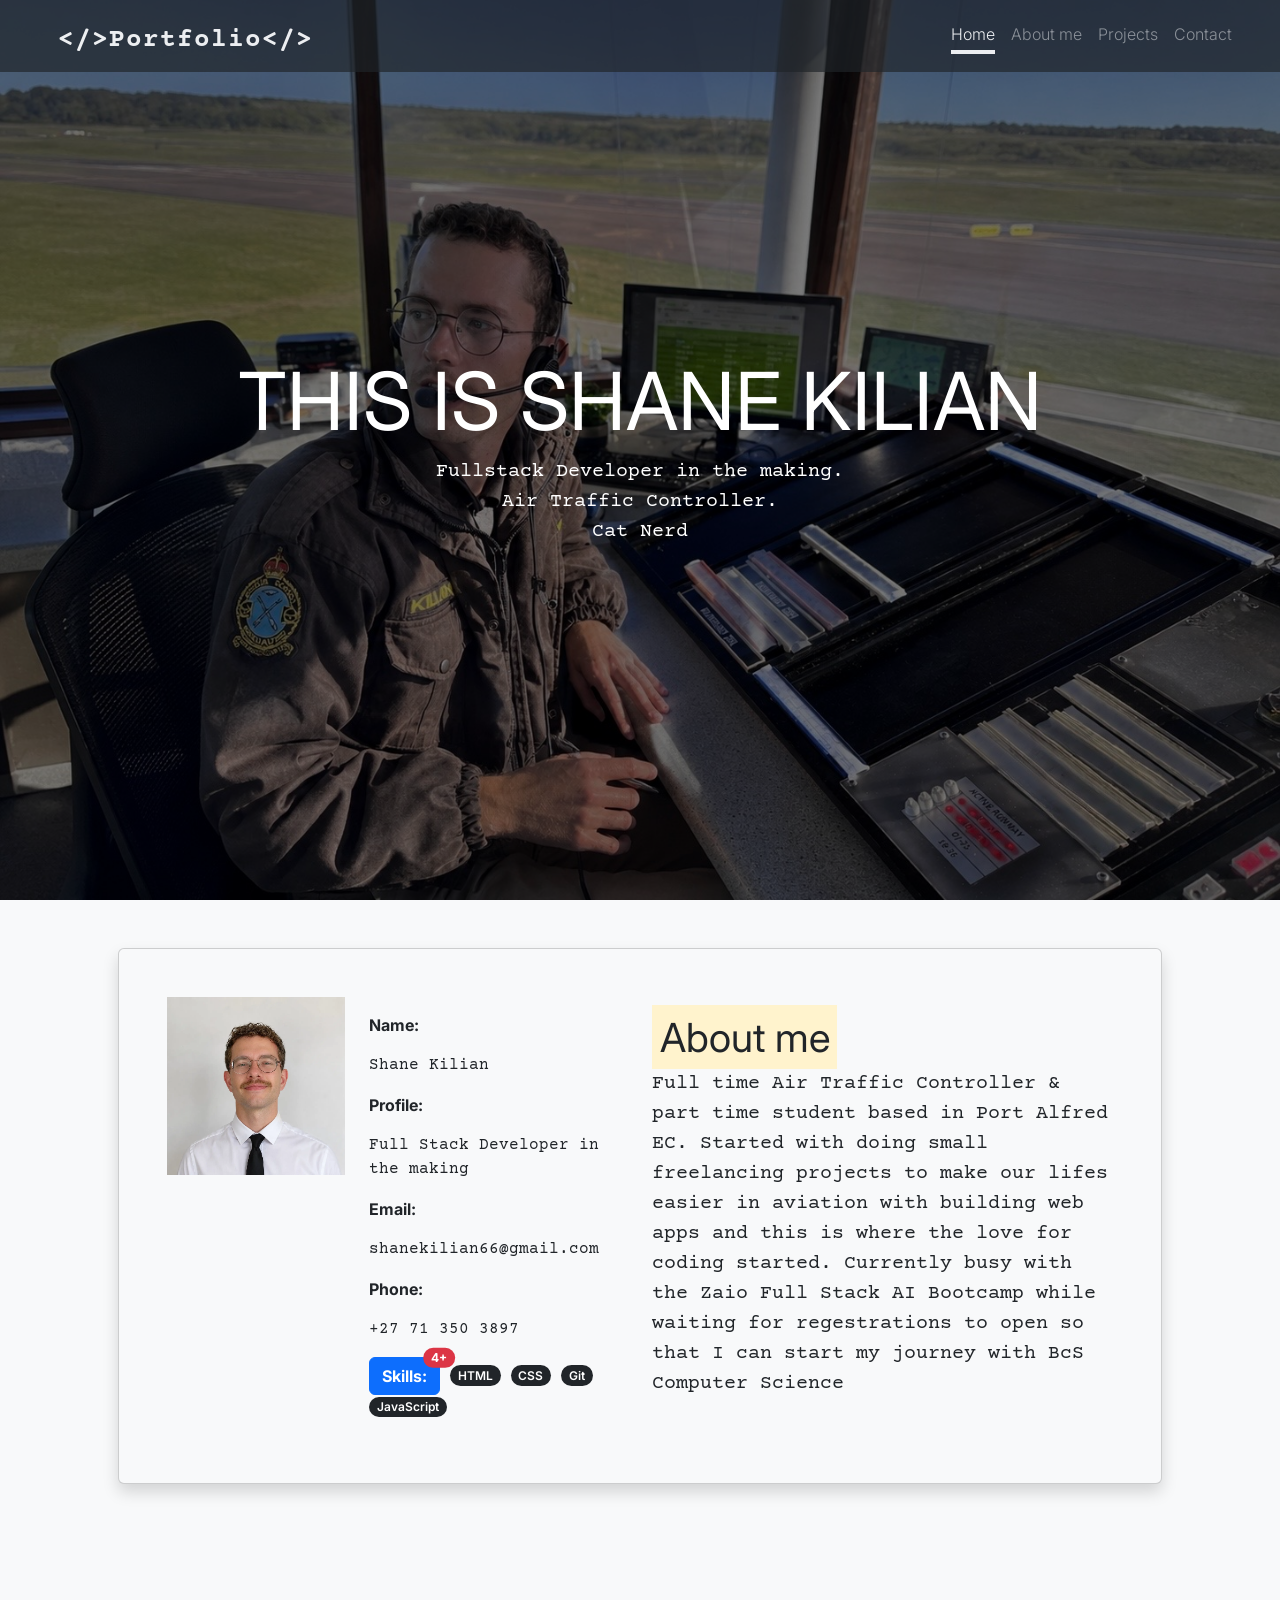
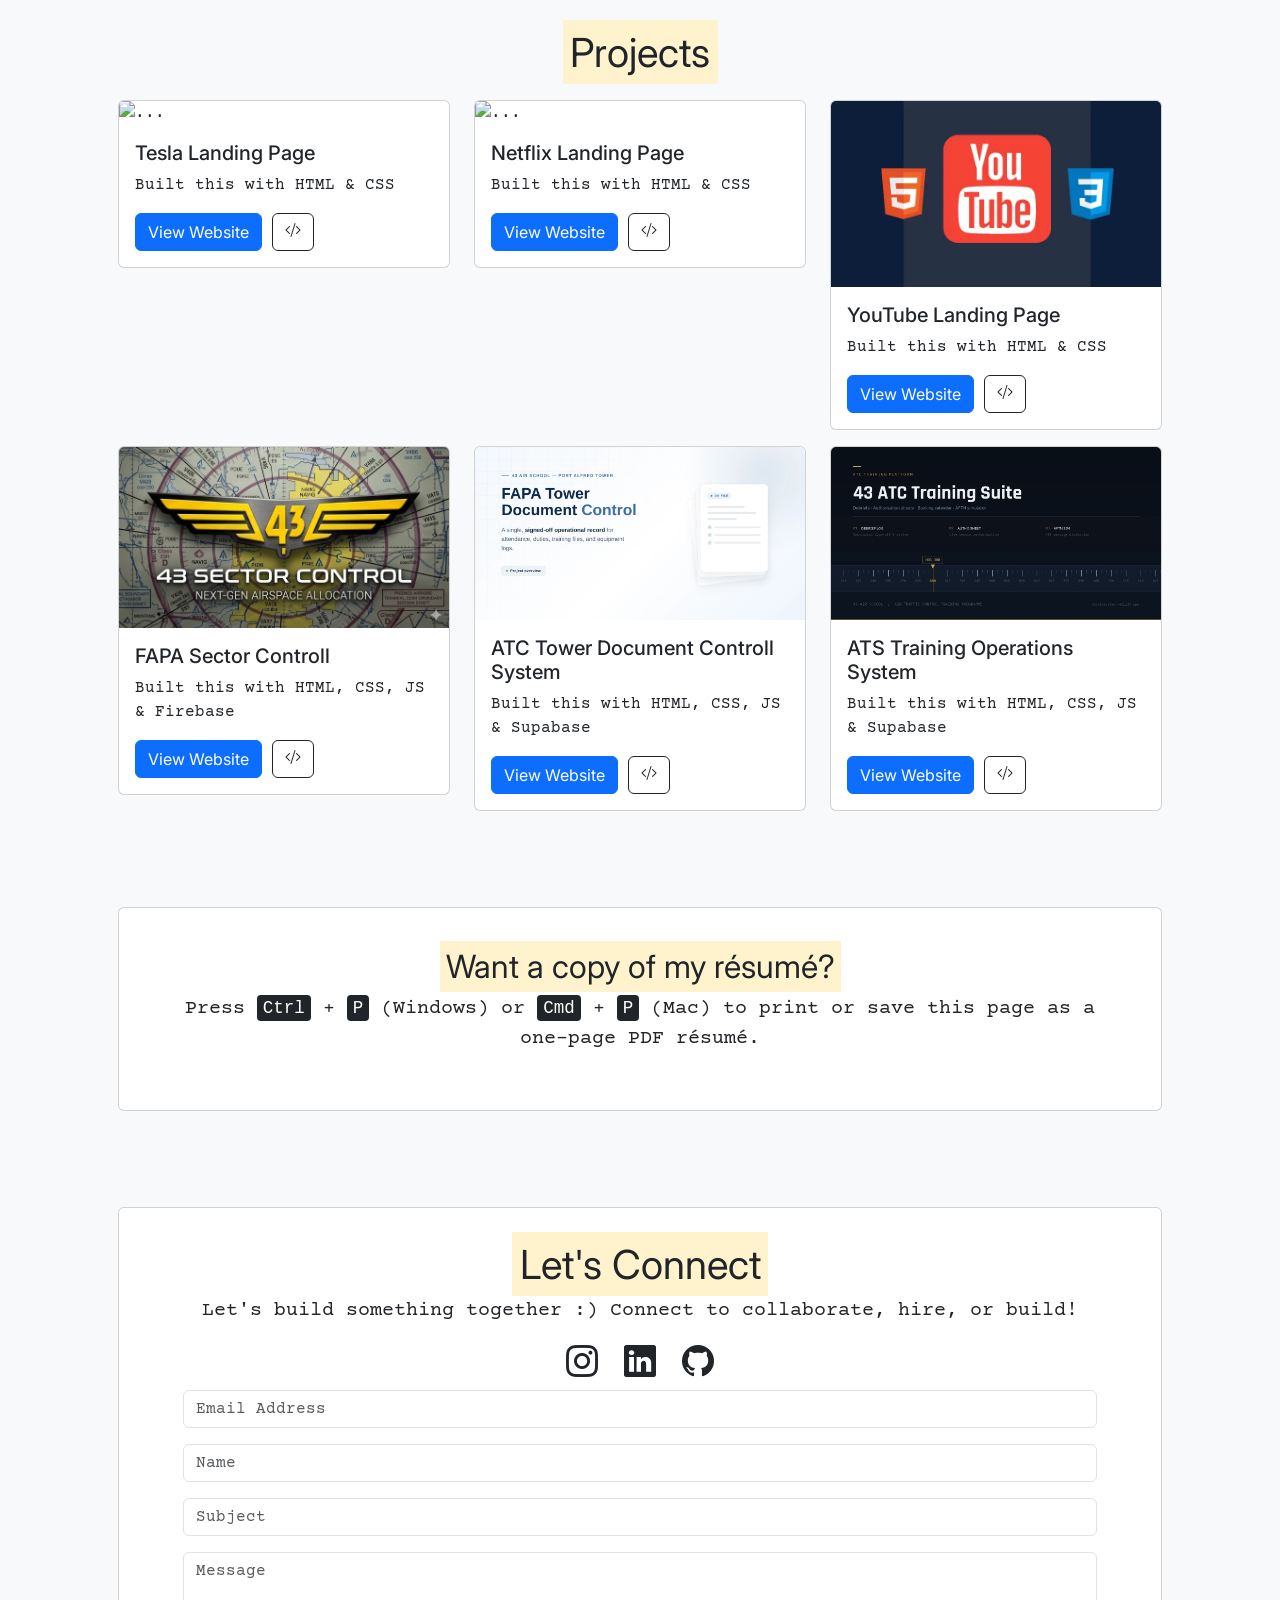
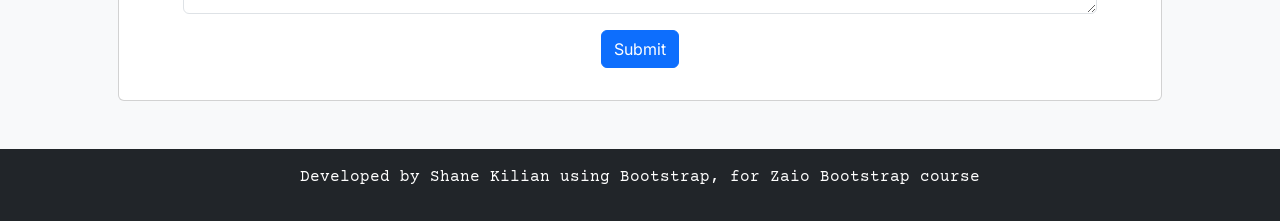
==== commit 1c32a028: "added the print screen function" ====
--- a/index.html
+++ b/index.html
@@ -51,12 +51,7 @@
     <!-- Custom styles for this template -->
     <link href="style.css" rel="stylesheet" />
   </head>
-  <body
-    class="bg-light"
-    data-bs-spy="scroll"
-    data-bs-target="#mainNav"
-    data-bs-offset="56"
-  >
+  <body class="bg-light">
     <header class="px-5 p-3 text-white fixed-top bg-dark bg-opacity-75">
       <div class="d-flex align-items-center justify-content-between flex-wrap">
         <div class="float-md-start text-center">
@@ -112,7 +107,12 @@
       <div class="overlay"></div>
       <main class="text-center">
         <h1 class="display-1 fw-normal font-heading">THIS IS SHANE KILIAN</h1>
-        <span class="lead" id="typed"></span>
+
+        <span class="lead" id="typed"
+          >Fullstack Developer in the making. <br />
+          Air Traffic Controller. <br />
+          Cat Nerd</span
+        >
       </main>
     </div>
 
@@ -139,7 +139,7 @@
                     <p class="font-heading fw-bold">Email:</p>
                     <p>shanekilian66@gmail.com</p>
                     <p class="font-heading fw-bold">Phone:</p>
-                    <p>+27 71 3650 3897</p>
+                    <p>+27 71 350 3897</p>
 
                     <p>
                       <button
@@ -166,7 +166,11 @@
                       >
                       <span
                         class="badge rounded-pill bg-dark font-heading fw-semibold"
-                        >git</span
+                        >Git</span
+                      >
+                      <span
+                        class="badge rounded-pill bg-dark font-heading fw-semibold"
+                        >JavaScript</span
                       >
                     </p>
                   </div>
@@ -362,6 +366,23 @@
                 ></a>
               </div>
             </div>
+          </div>
+        </div>
+      </div>
+    </section>
+
+    <section id="print-resume" class="d-print-none">
+      <div class="container p-5 text-center">
+        <div class="card p-4">
+          <div class="card-body">
+            <h2 class="font-heading fw-normal">
+              <mark>Want a copy of my résumé?</mark>
+            </h2>
+            <p class="lead">
+              Press <kbd>Ctrl</kbd> + <kbd>P</kbd> (Windows) or <kbd>Cmd</kbd> +
+              <kbd>P</kbd> (Mac) to print or save this page as a one-page PDF
+              résumé.
+            </p>
           </div>
         </div>
       </div>
@@ -451,31 +472,5 @@
         </p>
       </div>
     </footer>
-
-    <script
-      src="https://cdn.jsdelivr.net/npm/bootstrap@5.0.2/dist/js/bootstrap.bundle.min.js"
-      integrity="sha384-MrcW6ZMFYlzcLA8Nl+NtUVF0sA7MsXsP1UyJoMp4YLEuNSfAP+JcXn/tWtIaxVXM"
-      crossorigin="anonymous"
-    ></script>
-    <script>
-      window.addEventListener("scroll", () => {
-        const header = document.querySelector("header");
-        header.classList.toggle("scrolling", window.scrollY > 0);
-      });
-    </script>
-    <script src="https://unpkg.com/typed.js@2.0.16/dist/typed.umd.js"></script>
-
-    <script>
-      var typed = new Typed("#typed", {
-        strings: [
-          "Fullstack Developer in the making",
-          "Air Traffic Controller.",
-          "Cat Nerd.",
-        ],
-        loop: true,
-        typeSpeed: 75,
-        shuffle: true,
-      });
-    </script>
   </body>
 </html>
--- a/style.css
+++ b/style.css
@@ -23,6 +23,11 @@
  * Header
  */
 
+header {
+  background: black;
+  opacity: 90%;
+  transition: all 0.5s;
+}
 .banner-wrap {
   background-image: url(./assets/cover.jpg);
   background-size: cover;
@@ -66,6 +71,163 @@
 
 .scrolling {
   background: black;
-  opacity: 80%;
+  opacity: 90%;
   transition: all 0.5s;
 }
+
+/*
+ * Print functions
+ */
+
+@media print {
+  header,
+  .banner-wrap,
+  #print-resume,
+  #contact form,
+  #contact .fs-2,
+  footer {
+    display: none !important;
+  }
+
+  #projects a {
+    display: none !important;
+  }
+
+  .card-img-top {
+    display: none !important;
+  }
+
+  .badge.bg-danger {
+    display: none !important;
+  }
+
+  @page {
+    margin: 0.5in;
+  }
+
+  body {
+    background: #fff !important;
+    color: #000 !important;
+    font-size: 9.5pt !important;
+    line-height: 1.25 !important;
+    padding-top: 0 !important;
+  }
+
+  .container,
+  .p-5,
+  .p-3,
+  .p-4 {
+    padding: 0.15rem !important;
+    max-width: 100% !important;
+  }
+
+  .mb-5,
+  .mt-3 {
+    margin: 0.1rem 0 !important;
+  }
+
+  .card-body {
+    padding: 0.2rem !important;
+  }
+
+  .card {
+    box-shadow: none !important;
+    border: 1px solid #000 !important;
+    border-radius: 0 !important;
+    background: #fff !important;
+    page-break-inside: avoid;
+  }
+
+  section {
+    page-break-inside: avoid;
+  }
+
+  #about-me img {
+    max-width: 80px !important;
+  }
+
+  #about-me p {
+    margin: 0 !important;
+    font-size: 9pt !important;
+  }
+
+  #about-me .lead {
+    font-size: 9pt !important;
+  }
+
+  #projects .row {
+    display: block !important;
+  }
+
+  #projects .col-md-4 {
+    width: 100% !important;
+    margin: 0 !important;
+  }
+
+  #projects .card {
+    padding: 0.15rem !important;
+    margin-bottom: 0.15rem !important;
+  }
+
+  #projects .card-title {
+    font-size: 10pt !important;
+    margin: 0 !important;
+    display: inline;
+  }
+
+  #projects .card-text {
+    font-size: 9pt !important;
+    margin: 0 !important;
+    display: inline;
+  }
+
+  #projects .card-text::before {
+    content: " — ";
+  }
+
+  a {
+    color: #000 !important;
+    text-decoration: none !important;
+  }
+
+  .btn {
+    border: 1px solid #000 !important;
+    background: none !important;
+    color: #000 !important;
+    padding: 1px 4px !important;
+    font-size: 8.5pt !important;
+  }
+
+  .badge.bg-dark {
+    background: none !important;
+    border: 1px solid #000 !important;
+    color: #000 !important;
+    font-size: 8.5pt !important;
+  }
+
+  mark {
+    background: none !important;
+    color: #000 !important;
+    font-weight: bold;
+    padding: 0 !important;
+  }
+
+  h1,
+  .display-1 {
+    font-size: 14pt !important;
+    margin: 0.15rem 0 !important;
+  }
+
+  h2 {
+    font-size: 12pt !important;
+  }
+
+  h5,
+  .card-title {
+    font-size: 10pt !important;
+  }
+
+  .lead {
+    font-size: 9pt !important;
+  }
+}
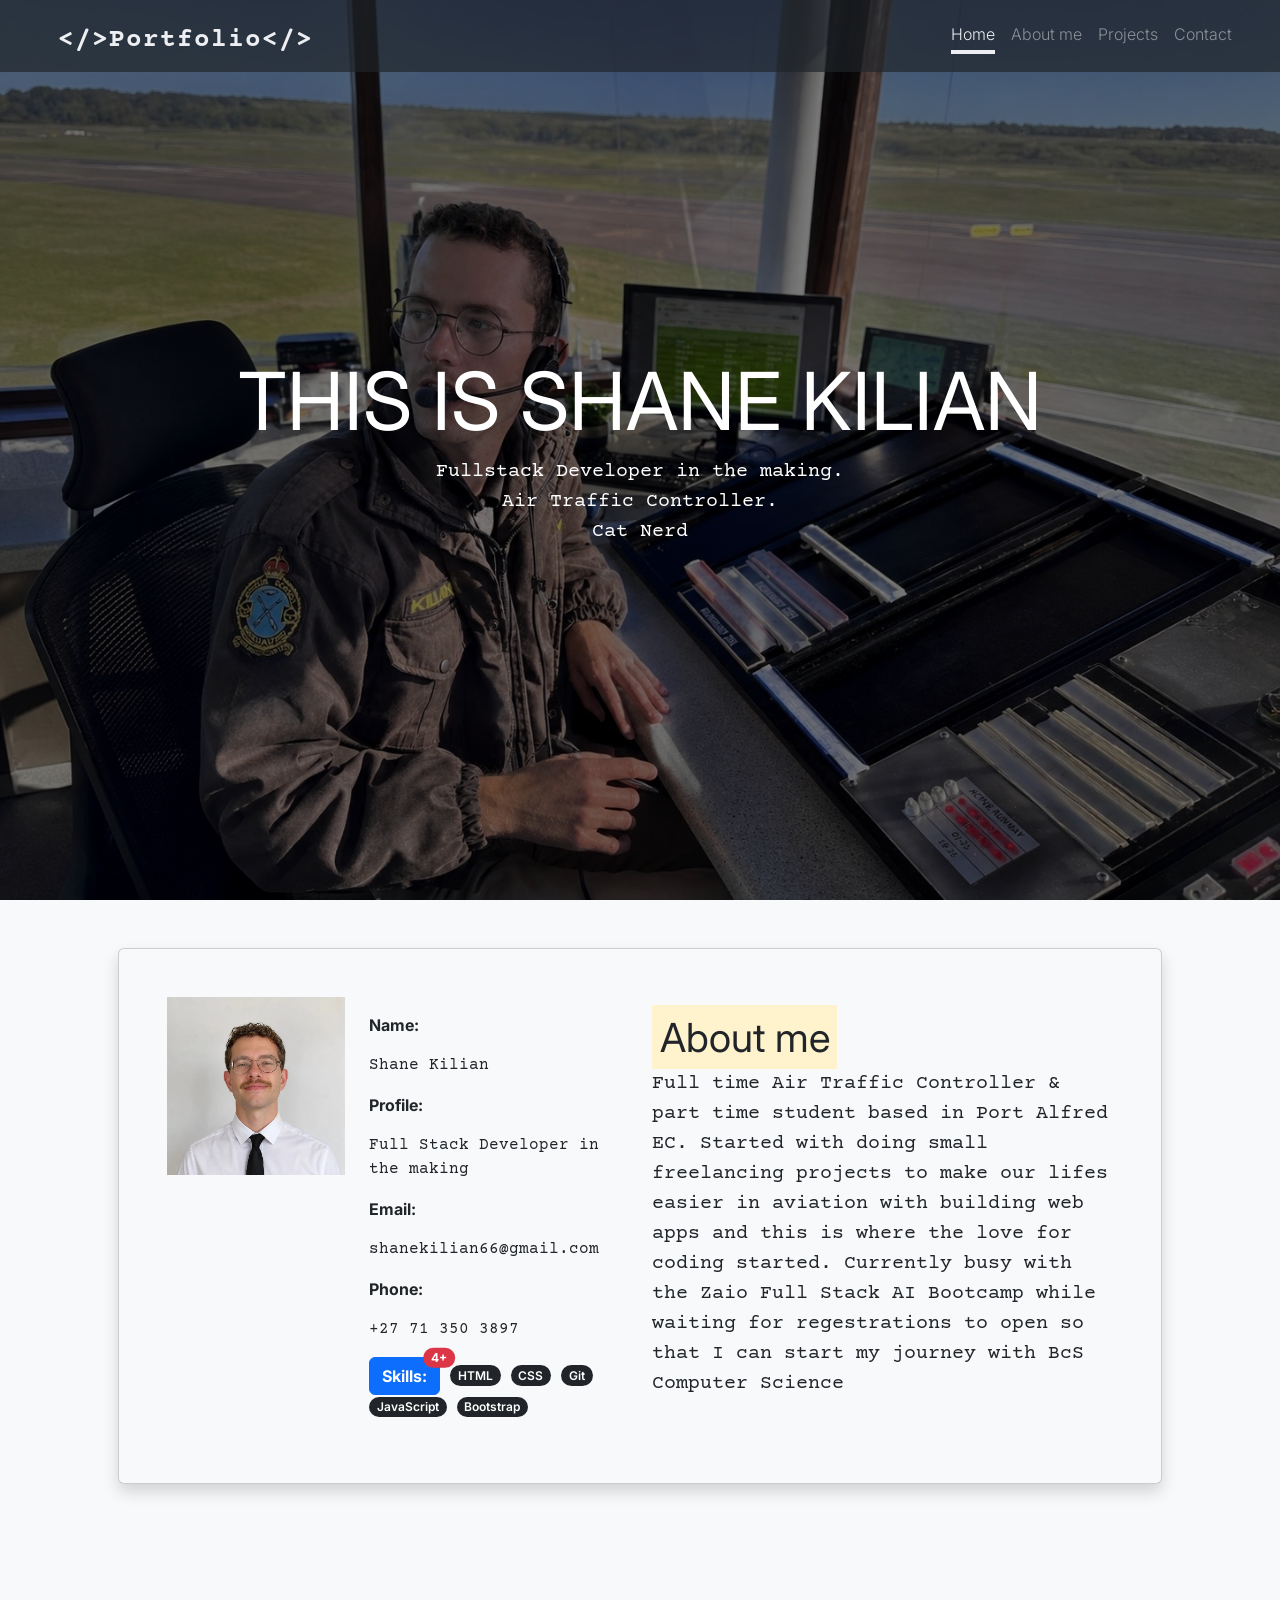
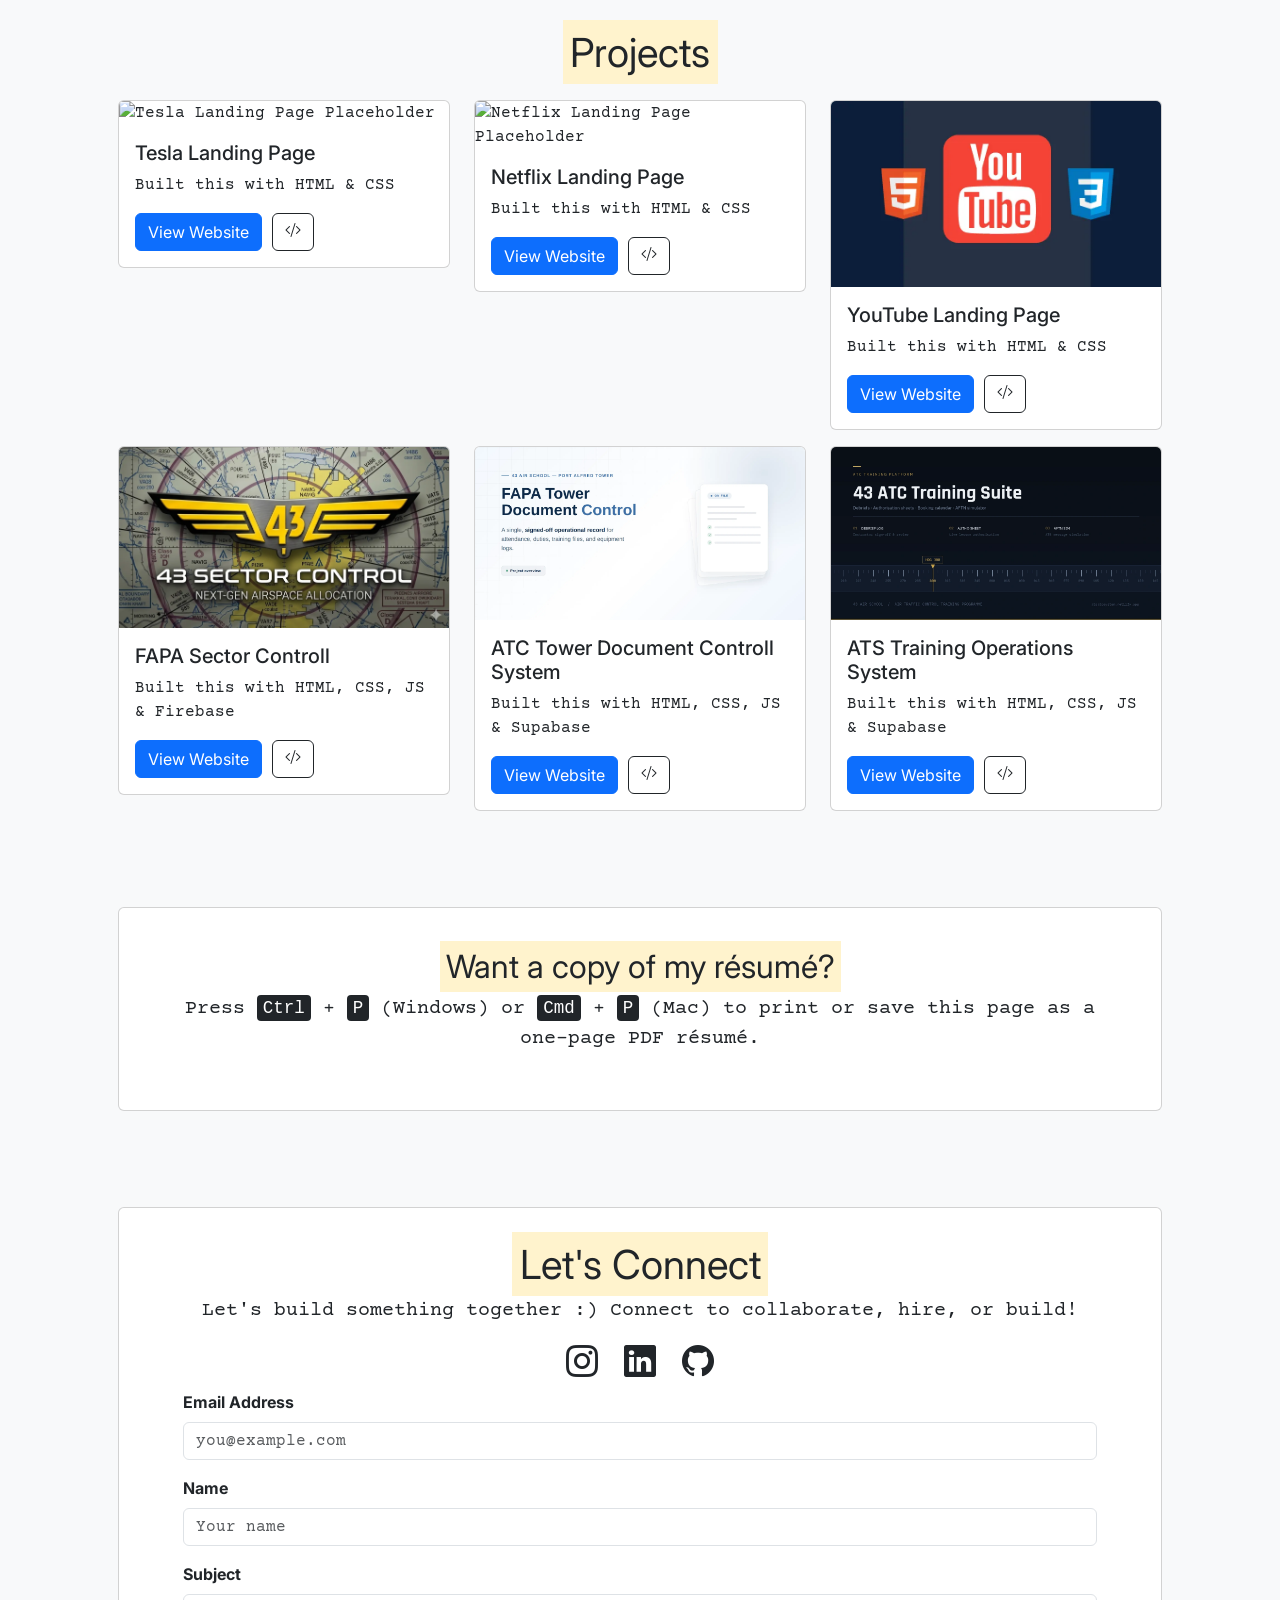
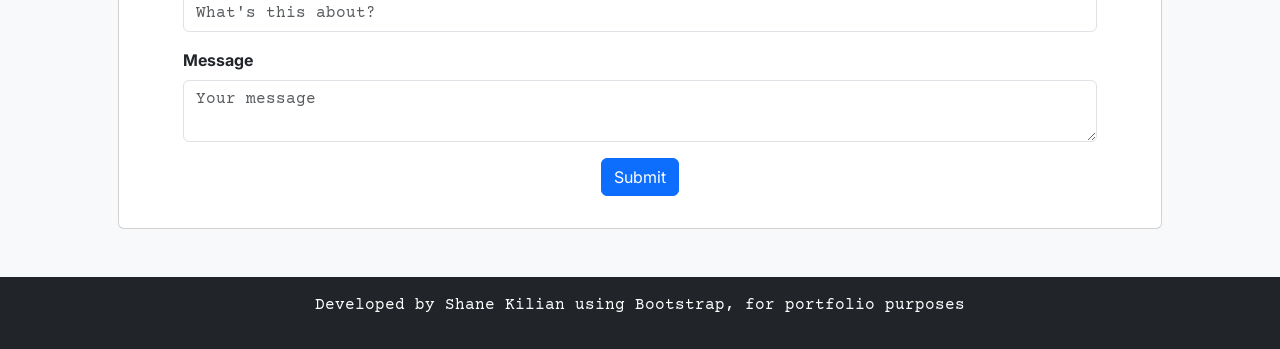
==== commit e19e9f94: "changed the headings of the forms, fixed nav links, and css" ====
--- a/index.html
+++ b/index.html
@@ -52,6 +52,7 @@
     <link href="style.css" rel="stylesheet" />
   </head>
   <body class="bg-light">
+    <a class="skip-link" href="#main-content">Skip to content</a>
     <header class="px-5 p-3 text-white fixed-top bg-dark bg-opacity-75">
       <div class="d-flex align-items-center justify-content-between flex-wrap">
         <div class="float-md-start text-center">
@@ -84,392 +85,421 @@
           class="nav nav-masthead justify-content-center float-md-end"
         >
           <a
-            class="nav-link active font-heading fw-light"
+            id="nav-home"
+            class="nav-link font-heading fw-light"
             aria-current="page"
             href="#home"
             >Home</a
           >
-          <a class="nav-link font-heading fw-light" href="#about-me"
+          <a
+            id="nav-about"
+            class="nav-link font-heading fw-light"
+            href="#about-me"
             >About me</a
           >
-          <a class="nav-link font-heading fw-light" href="#projects"
+          <a
+            id="nav-projects"
+            class="nav-link font-heading fw-light"
+            href="#projects"
             >Projects</a
           >
-          <a class="nav-link font-heading fw-light" href="#contact">Contact</a>
+          <a
+            id="nav-contact"
+            class="nav-link font-heading fw-light"
+            href="#contact"
+            >Contact</a
+          >
         </nav>
       </div>
     </header>
-
-    <div
-      class="banner-wrap vh-100 vw-100 d-flex align-items-center justify-content-center text-white"
-      id="home"
-    >
-      <div class="overlay"></div>
-      <main class="text-center">
-        <h1 class="display-1 fw-normal font-heading">THIS IS SHANE KILIAN</h1>
-
-        <span class="lead" id="typed"
-          >Fullstack Developer in the making. <br />
-          Air Traffic Controller. <br />
-          Cat Nerd</span
-        >
-      </main>
-    </div>
-
-    <section id="about-me">
-      <div class="container p-5">
-        <div class="card shadow p-3 mb-5 bg-body-tertiary rounded">
-          <div class="card-body">
-            <div class="row p-3">
-              <div class="col-md-6 col-sm-12">
-                <div class="row">
-                  <div class="col-md-5">
-                    <img
-                      src="./assets/Shane ID Photo.webp"
-                      class="img-fluid"
-                      alt="Profile Picture"
-                    />
+    <main id="main-content">
+      <div
+        class="banner-wrap vh-100 vw-100 d-flex align-items-center justify-content-center text-white"
+        id="home"
+      >
+        <div class="overlay"></div>
+        <div class="d-flex flex-column">
+          <h1 class="display-1 fw-normal font-heading text-center">
+            THIS IS SHANE KILIAN
+          </h1>
+
+          <span class="lead text-center" id="typed"
+            >Fullstack Developer in the making. <br />
+            Air Traffic Controller. <br />
+            Cat Nerd</span
+          >
+        </div>
+      </div>
+
+      <section id="about-me">
+        <div class="container p-5">
+          <div class="card shadow p-3 mb-5 bg-body-tertiary rounded">
+            <div class="card-body">
+              <div class="row p-3">
+                <div class="col-md-6 col-sm-12">
+                  <div class="row">
+                    <div class="col-md-5">
+                      <img
+                        src="./assets/Shane ID Photo.webp"
+                        class="img-fluid"
+                        alt="Profile Picture"
+                      />
+                    </div>
+                    <div class="col-md-7 mt-3">
+                      <p class="font-heading fw-bold">Name:</p>
+                      <p>Shane Kilian</p>
+
+                      <p class="font-heading fw-bold">Profile:</p>
+                      <p>Full Stack Developer in the making</p>
+                      <p class="font-heading fw-bold">Email:</p>
+                      <p>shanekilian66@gmail.com</p>
+                      <p class="font-heading fw-bold">Phone:</p>
+                      <p>+27 71 350 3897</p>
+
+                      <p>
+                        <button
+                          type="button"
+                          class="btn btn-primary position-relative font-heading fw-bold"
+                          href="#projects"
+                        >
+                          Skills:
+                          <span
+                            class="position-absolute top-0 start-100 translate-middle badge rounded-pill bg-danger"
+                          >
+                            4+
+                            <span class="visually-hidden">skils</span>
+                          </span>
+                        </button>
+
+                        <span
+                          class="badge rounded-pill bg-dark font-heading fw-semibold"
+                          >HTML</span
+                        >
+                        <span
+                          class="badge rounded-pill bg-dark font-heading fw-semibold"
+                          >CSS</span
+                        >
+                        <span
+                          class="badge rounded-pill bg-dark font-heading fw-semibold"
+                          >Git</span
+                        >
+                        <span
+                          class="badge rounded-pill bg-dark font-heading fw-semibold"
+                          >JavaScript</span
+                        >
+                        <span
+                          class="badge rounded-pill bg-dark font-heading fw-semibold"
+                          >Bootstrap</span
+                        >
+                      </p>
+                    </div>
                   </div>
-                  <div class="col-md-7 mt-3">
-                    <p class="font-heading fw-bold">Name:</p>
-                    <p>Shane Kilian</p>
-
-                    <p class="font-heading fw-bold">Profile:</p>
-                    <p>Full Stack Developer in the making</p>
-                    <p class="font-heading fw-bold">Email:</p>
-                    <p>shanekilian66@gmail.com</p>
-                    <p class="font-heading fw-bold">Phone:</p>
-                    <p>+27 71 350 3897</p>
-
-                    <p>
-                      <button
-                        type="button"
-                        class="btn btn-primary position-relative font-heading fw-bold"
-                        href="#projects"
-                      >
-                        Skills:
-                        <span
-                          class="position-absolute top-0 start-100 translate-middle badge rounded-pill bg-danger"
-                        >
-                          4+
-                          <span class="visually-hidden">skils</span>
-                        </span>
-                      </button>
-
-                      <span
-                        class="badge rounded-pill bg-dark font-heading fw-semibold"
-                        >HTML</span
-                      >
-                      <span
-                        class="badge rounded-pill bg-dark font-heading fw-semibold"
-                        >CSS</span
-                      >
-                      <span
-                        class="badge rounded-pill bg-dark font-heading fw-semibold"
-                        >Git</span
-                      >
-                      <span
-                        class="badge rounded-pill bg-dark font-heading fw-semibold"
-                        >JavaScript</span
-                      >
-                    </p>
-                  </div>
-                </div>
-              </div>
-              <div class="col-md-6 mt-3">
-                <h1 class="text-center text-md-start font-heading fw-normal">
-                  <mark>About me</mark>
-                </h1>
-                <p class="lead">
-                  Full time Air Traffic Controller & part time student based in
-                  Port Alfred EC. Started with doing small freelancing projects
-                  to make our lifes easier in aviation with building web apps
-                  and this is where the love for coding started. Currently busy
-                  with the Zaio Full Stack AI Bootcamp while waiting for
-                  regestrations to open so that I can start my journey with BcS
-                  Computer Science
-                </p>
+                </div>
+                <div class="col-md-6 mt-3">
+                  <h1 class="text-center text-md-start font-heading fw-normal">
+                    <mark>About me</mark>
+                  </h1>
+                  <p class="lead">
+                    Full time Air Traffic Controller & part time student based
+                    in Port Alfred EC. Started with doing small freelancing
+                    projects to make our lifes easier in aviation with building
+                    web apps and this is where the love for coding started.
+                    Currently busy with the Zaio Full Stack AI Bootcamp while
+                    waiting for regestrations to open so that I can start my
+                    journey with BcS Computer Science
+                  </p>
+                </div>
               </div>
             </div>
           </div>
         </div>
-      </div>
-    </section>
-
-    <section id="projects">
-      <div class="container p-5">
-        <h1 class="text-center font-heading fw-normal">
-          <mark>Projects</mark>
-        </h1>
-        <div class="row">
-          <div class="col-md-4 mt-3">
-            <div class="card">
-              <img
-                src="https://zaiocontent.s3.eu-west-2.amazonaws.com/images+of+courses/Tesla.png"
-                class="card-img-top"
-                alt="..."
-              />
-              <div class="card-body">
-                <h5 class="card-title font-heading">Tesla Landing Page</h5>
-                <p class="card-text">Built this with HTML & CSS</p>
-                <a
-                  href="https://shanekilian-ecars.netlify.app/"
-                  target="_blank"
-                  class="btn btn-primary font-heading"
-                  >View Website</a
-                >
-                <a
-                  href="https://github.com/shanekilian/ShaneKilian-ecars.git"
-                  target="_blank"
-                  class="btn btn-outline-dark"
-                  ><i class="bi bi-code-slash"></i
-                ></a>
-              </div>
-            </div>
-          </div>
-
-          <div class="col-md-4 mt-3">
-            <div class="card">
-              <img
-                src="https://zaiocontent.s3.eu-west-2.amazonaws.com/images+of+courses/css_netflix.png"
-                class="card-img-top"
-                alt="..."
-              />
-              <div class="card-body">
-                <h5 class="card-title font-heading">Netflix Landing Page</h5>
-                <p class="card-text">Built this with HTML & CSS</p>
-                <a
-                  href="https://shane-kilian-nettflix.netlify.app/"
-                  target="_blank"
-                  class="btn btn-primary font-heading"
-                  >View Website</a
-                >
-                <a
-                  href="https://github.com/shanekilian/ShaneKilian-netflix-clone.git"
-                  target="_blank"
-                  class="btn btn-outline-dark"
-                  ><i class="bi bi-code-slash"></i
-                ></a>
-              </div>
-            </div>
-          </div>
-
-          <div class="col-md-4 mt-3">
-            <div class="card">
-              <img
-                src="./assets/html_youtube.webp"
-                class="card-img-top"
-                alt="..."
-              />
-              <div class="card-body">
-                <h5 class="card-title font-heading">YouTube Landing Page</h5>
-                <p class="card-text">Built this with HTML & CSS</p>
-                <a
-                  href="https://shane-kilian-faketube-clone.netlify.app/"
-                  target="_blank"
-                  class="btn btn-primary font-heading"
-                  >View Website</a
-                >
-                <a
-                  href="https://github.com/shanekilian/faketube.git"
-                  target="_blank"
-                  class="btn btn-outline-dark"
-                  ><i class="bi bi-code-slash"></i
-                ></a>
-              </div>
-            </div>
-          </div>
-
-          <div class="col-md-4 mt-3">
-            <div class="card">
-              <img
-                src="./assets/link-preview-img.webp"
-                class="card-img-top"
-                alt="Sector APP Preview"
-              />
-              <div class="card-body">
-                <h5 class="card-title font-heading">FAPA Sector Controll</h5>
-                <p class="card-text">
-                  Built this with HTML, CSS, JS & Firebase
-                </p>
-                <a
-                  href="./assets/fapa-gfa-sector-control-readme (3).html"
-                  target="_blank"
-                  class="btn btn-primary font-heading"
-                  >View Website</a
-                >
-                <a
-                  href="./assets/fapa-gfa-sector-control-readme (3).html"
-                  target="_blank"
-                  class="btn btn-outline-dark"
-                  ><i class="bi bi-code-slash"></i
-                ></a>
-              </div>
-            </div>
-          </div>
-
-          <div class="col-md-4 mt-3">
-            <div class="card">
-              <img
-                src="./assets/fapa-tower-document-control-link-preview.webp"
-                class="card-img-top"
-                alt="ATS Training Operations System Preview"
-              />
-              <div class="card-body">
-                <h5 class="card-title font-heading">
-                  ATC Tower Document Controll System
-                </h5>
-                <p class="card-text">
-                  Built this with HTML, CSS, JS & Supabase
-                </p>
-                <a
-                  href="./assets/fapa-tower-document-control-readme (3).html"
-                  target="_blank"
-                  class="btn btn-primary font-heading"
-                  >View Website</a
-                >
-                <a
-                  href="./assets/fapa-tower-document-control-readme (3).html"
-                  target="_blank"
-                  class="btn btn-outline-dark"
-                  ><i class="bi bi-code-slash"></i
-                ></a>
-              </div>
-            </div>
-          </div>
-
-          <div class="col-md-4 mt-3">
-            <div class="card">
-              <img
-                src="./assets/43-atc-training-suite-preview.webp"
-                class="card-img-top"
-                alt="ATS Training Operations System Preview"
-              />
-              <div class="card-body">
-                <h5 class="card-title font-heading">
-                  ATS Training Operations System
-                </h5>
-                <p class="card-text">
-                  Built this with HTML, CSS, JS & Supabase
-                </p>
-                <a
-                  href="./assets/atc-system-readme.html"
-                  target="_blank"
-                  class="btn btn-primary font-heading"
-                  >View Website</a
-                >
-                <a
-                  href="./assets/atc-system-readme.html"
-                  target="_blank"
-                  class="btn btn-outline-dark"
-                  ><i class="bi bi-code-slash"></i
-                ></a>
+      </section>
+
+      <section id="projects">
+        <div class="container p-5">
+          <h1 class="text-center font-heading fw-normal">
+            <mark>Projects</mark>
+          </h1>
+          <div class="row">
+            <div class="col-md-4 mt-3">
+              <div class="card">
+                <img
+                  src="https://zaiocontent.s3.eu-west-2.amazonaws.com/images+of+courses/Tesla.png"
+                  class="card-img-top"
+                  alt="Tesla Landing Page Placeholder"
+                />
+                <div class="card-body">
+                  <h5 class="card-title font-heading">Tesla Landing Page</h5>
+                  <p class="card-text">Built this with HTML & CSS</p>
+                  <a
+                    href="https://shanekilian-ecars.netlify.app/"
+                    target="_blank"
+                    class="btn btn-primary font-heading"
+                    >View Website</a
+                  >
+                  <a
+                    href="https://github.com/shanekilian/ShaneKilian-ecars.git"
+                    target="_blank"
+                    class="btn btn-outline-dark"
+                    ><i class="bi bi-code-slash"></i
+                  ></a>
+                </div>
+              </div>
+            </div>
+
+            <div class="col-md-4 mt-3">
+              <div class="card">
+                <img
+                  src="https://zaiocontent.s3.eu-west-2.amazonaws.com/images+of+courses/css_netflix.png"
+                  class="card-img-top"
+                  alt="Netflix Landing Page Placeholder"
+                />
+                <div class="card-body">
+                  <h5 class="card-title font-heading">Netflix Landing Page</h5>
+                  <p class="card-text">Built this with HTML & CSS</p>
+                  <a
+                    href="https://shane-kilian-nettflix.netlify.app/"
+                    target="_blank"
+                    class="btn btn-primary font-heading"
+                    >View Website</a
+                  >
+                  <a
+                    href="https://github.com/shanekilian/ShaneKilian-netflix-clone.git"
+                    target="_blank"
+                    class="btn btn-outline-dark"
+                    ><i class="bi bi-code-slash"></i
+                  ></a>
+                </div>
+              </div>
+            </div>
+
+            <div class="col-md-4 mt-3">
+              <div class="card">
+                <img
+                  src="./assets/html_youtube.webp"
+                  class="card-img-top"
+                  alt="YouTube Landing Page Placeholder"
+                />
+                <div class="card-body">
+                  <h5 class="card-title font-heading">YouTube Landing Page</h5>
+                  <p class="card-text">Built this with HTML & CSS</p>
+                  <a
+                    href="https://shane-kilian-faketube-clone.netlify.app/"
+                    target="_blank"
+                    class="btn btn-primary font-heading"
+                    >View Website</a
+                  >
+                  <a
+                    href="https://github.com/shanekilian/faketube.git"
+                    target="_blank"
+                    class="btn btn-outline-dark"
+                    ><i class="bi bi-code-slash"></i
+                  ></a>
+                </div>
+              </div>
+            </div>
+
+            <div class="col-md-4 mt-3">
+              <div class="card">
+                <img
+                  src="./assets/link-preview-img.webp"
+                  class="card-img-top"
+                  alt="Sector APP Preview"
+                />
+                <div class="card-body">
+                  <h5 class="card-title font-heading">FAPA Sector Controll</h5>
+                  <p class="card-text">
+                    Built this with HTML, CSS, JS & Firebase
+                  </p>
+                  <a
+                    href="./assets/fapa-gfa-sector-control-readme (3).html"
+                    target="_blank"
+                    class="btn btn-primary font-heading"
+                    >View Website</a
+                  >
+                  <a
+                    href="./assets/fapa-gfa-sector-control-readme (3).html"
+                    target="_blank"
+                    class="btn btn-outline-dark"
+                    ><i class="bi bi-code-slash"></i
+                  ></a>
+                </div>
+              </div>
+            </div>
+
+            <div class="col-md-4 mt-3">
+              <div class="card">
+                <img
+                  src="./assets/fapa-tower-document-control-link-preview.webp"
+                  class="card-img-top"
+                  alt="ATS Training Operations System Preview"
+                />
+                <div class="card-body">
+                  <h5 class="card-title font-heading">
+                    ATC Tower Document Controll System
+                  </h5>
+                  <p class="card-text">
+                    Built this with HTML, CSS, JS & Supabase
+                  </p>
+                  <a
+                    href="./assets/fapa-tower-document-control-readme (3).html"
+                    target="_blank"
+                    class="btn btn-primary font-heading"
+                    >View Website</a
+                  >
+                  <a
+                    href="./assets/fapa-tower-document-control-readme (3).html"
+                    target="_blank"
+                    class="btn btn-outline-dark"
+                    ><i class="bi bi-code-slash"></i
+                  ></a>
+                </div>
+              </div>
+            </div>
+
+            <div class="col-md-4 mt-3">
+              <div class="card">
+                <img
+                  src="./assets/43-atc-training-suite-preview.webp"
+                  class="card-img-top"
+                  alt="ATS Training Operations System Preview"
+                />
+                <div class="card-body">
+                  <h5 class="card-title font-heading">
+                    ATS Training Operations System
+                  </h5>
+                  <p class="card-text">
+                    Built this with HTML, CSS, JS & Supabase
+                  </p>
+                  <a
+                    href="./assets/atc-system-readme.html"
+                    target="_blank"
+                    class="btn btn-primary font-heading"
+                    >View Website</a
+                  >
+                  <a
+                    href="./assets/atc-system-readme.html"
+                    target="_blank"
+                    class="btn btn-outline-dark"
+                    ><i class="bi bi-code-slash"></i
+                  ></a>
+                </div>
               </div>
             </div>
           </div>
         </div>
-      </div>
-    </section>
-
-    <section id="print-resume" class="d-print-none">
-      <div class="container p-5 text-center">
-        <div class="card p-4">
-          <div class="card-body">
-            <h2 class="font-heading fw-normal">
-              <mark>Want a copy of my résumé?</mark>
-            </h2>
-            <p class="lead">
-              Press <kbd>Ctrl</kbd> + <kbd>P</kbd> (Windows) or <kbd>Cmd</kbd> +
-              <kbd>P</kbd> (Mac) to print or save this page as a one-page PDF
-              résumé.
-            </p>
+      </section>
+
+      <section id="print-resume" class="d-print-none">
+        <div class="container p-5 text-center">
+          <div class="card p-4">
+            <div class="card-body">
+              <h2 class="font-heading fw-normal">
+                <mark>Want a copy of my résumé?</mark>
+              </h2>
+              <p class="lead">
+                Press <kbd>Ctrl</kbd> + <kbd>P</kbd> (Windows) or
+                <kbd>Cmd</kbd> + <kbd>P</kbd> (Mac) to print or save this page
+                as a one-page PDF résumé.
+              </p>
+            </div>
           </div>
         </div>
-      </div>
-    </section>
-
-    <section id="contact">
-      <div class="container p-5">
-        <div class="card p-3">
-          <div class="card-body px-5 text-center">
-            <h1 class="font-heading fw-normal"><mark>Let's Connect</mark></h1>
-            <p class="lead">
-              Let's build something together :) Connect to collaborate, hire, or
-              build!
-            </p>
-            <a
-              class="fs-2 text-reset"
-              href="https://www.instagram.com/shane_kilian?igsh=MXc0b3NlMGRpOTY2OA%3D%3D&utm_source=qr"
-              target="_blank"
-              ><i class="bi bi-instagram m-2"></i
-            ></a>
-            <a
-              class="fs-2 text-reset"
-              href="https://za.linkedin.com/in/shane-zachnes-kilian-8509481a2"
-              target="_blank"
-              ><i class="bi bi-linkedin m-2"></i
-            ></a>
-            <a
-              class="fs-2 text-reset"
-              href="https://github.com/shanekilian"
-              target="_blank"
-              ><i class="bi bi-github m-2"></i
-            ></a>
-
-            <form>
-              <div class="mb-3">
-                <input
-                  type="email"
-                  class="form-control"
-                  id="email"
-                  placeholder="Email Address"
-                  required
-                />
-              </div>
-
-              <div class="mb-3">
-                <input
-                  type="text"
-                  class="form-control"
-                  id="name"
-                  placeholder="Name"
-                  required
-                />
-              </div>
-
-              <div class="mb-3">
-                <input
-                  type="text"
-                  class="form-control"
-                  id="subject"
-                  placeholder="Subject"
-                  required
-                />
-              </div>
-
-              <div class="mb-3">
-                <textarea
-                  class="form-control"
-                  id="message"
-                  placeholder="Message"
-                  required
-                ></textarea>
-              </div>
-
-              <button type="submit" class="btn btn-primary font-heading">
-                Submit
-              </button>
-            </form>
+      </section>
+
+      <section id="contact">
+        <div class="container p-5">
+          <div class="card p-3">
+            <div class="card-body px-5 text-center">
+              <h1 class="font-heading fw-normal"><mark>Let's Connect</mark></h1>
+              <p class="lead">
+                Let's build something together :) Connect to collaborate, hire,
+                or build!
+              </p>
+              <a
+                class="fs-2 text-reset"
+                href="https://www.instagram.com/shane_kilian?igsh=MXc0b3NlMGRpOTY2OA%3D%3D&utm_source=qr"
+                target="_blank"
+                ><i class="bi bi-instagram m-2"></i
+              ></a>
+              <a
+                class="fs-2 text-reset"
+                href="https://za.linkedin.com/in/shane-zachnes-kilian-8509481a2"
+                target="_blank"
+                ><i class="bi bi-linkedin m-2"></i
+              ></a>
+              <a
+                class="fs-2 text-reset"
+                href="https://github.com/shanekilian"
+                target="_blank"
+                ><i class="bi bi-github m-2"></i
+              ></a>
+
+              <form>
+                <div class="mb-3 text-start">
+                  <label for="email" class="form-label font-heading fw-bold"
+                    >Email Address</label
+                  >
+                  <input
+                    type="email"
+                    class="form-control"
+                    id="email"
+                    placeholder="you@example.com"
+                    required
+                  />
+                </div>
+
+                <div class="mb-3 text-start">
+                  <label for="name" class="form-label font-heading fw-bold"
+                    >Name</label
+                  >
+                  <input
+                    type="text"
+                    class="form-control"
+                    id="name"
+                    placeholder="Your name"
+                    required
+                  />
+                </div>
+
+                <div class="mb-3 text-start">
+                  <label for="subject" class="form-label font-heading fw-bold"
+                    >Subject</label
+                  >
+                  <input
+                    type="text"
+                    class="form-control"
+                    id="subject"
+                    placeholder="What's this about?"
+                    required
+                  />
+                </div>
+
+                <div class="mb-3 text-start">
+                  <label for="message" class="form-label font-heading fw-bold"
+                    >Message</label
+                  >
+                  <textarea
+                    class="form-control"
+                    id="message"
+                    placeholder="Your message"
+                    required
+                  ></textarea>
+                </div>
+
+                <button type="submit" class="btn btn-primary font-heading">
+                  Submit
+                </button>
+              </form>
+            </div>
           </div>
         </div>
-      </div>
-    </section>
+      </section>
+    </main>
 
     <footer class="bg-dark text-center text-white">
       <div class="container p-3">
-        <p>
-          Developed by Shane Kilian using Bootstrap, for Zaio Bootstrap course
-        </p>
+        <p>Developed by Shane Kilian using Bootstrap, for portfolio purposes</p>
       </div>
     </footer>
   </body>
--- a/style.css
+++ b/style.css
@@ -69,10 +69,38 @@
   border-bottom-color: #fff;
 }
 
+body:has(#home:target) #nav-home,
+body:has(#about-me:target) #nav-about,
+body:has(#projects:target) #nav-projects,
+body:has(#contact:target) #nav-contact {
+  color: #fff;
+  border-bottom-color: #fff;
+}
+
+body:not(:has(:target)) #nav-home {
+  color: #fff;
+  border-bottom-color: #fff;
+}
+
 .scrolling {
   background: black;
   opacity: 90%;
   transition: all 0.5s;
+}
+
+.skip-link {
+  position: absolute;
+  top: -40px;
+  left: 0;
+  background: #000;
+  color: #fff;
+  padding: 8px 16px;
+  z-index: 2000;
+  text-decoration: none;
+}
+
+.skip-link:focus {
+  top: 0;
 }
 
 /*
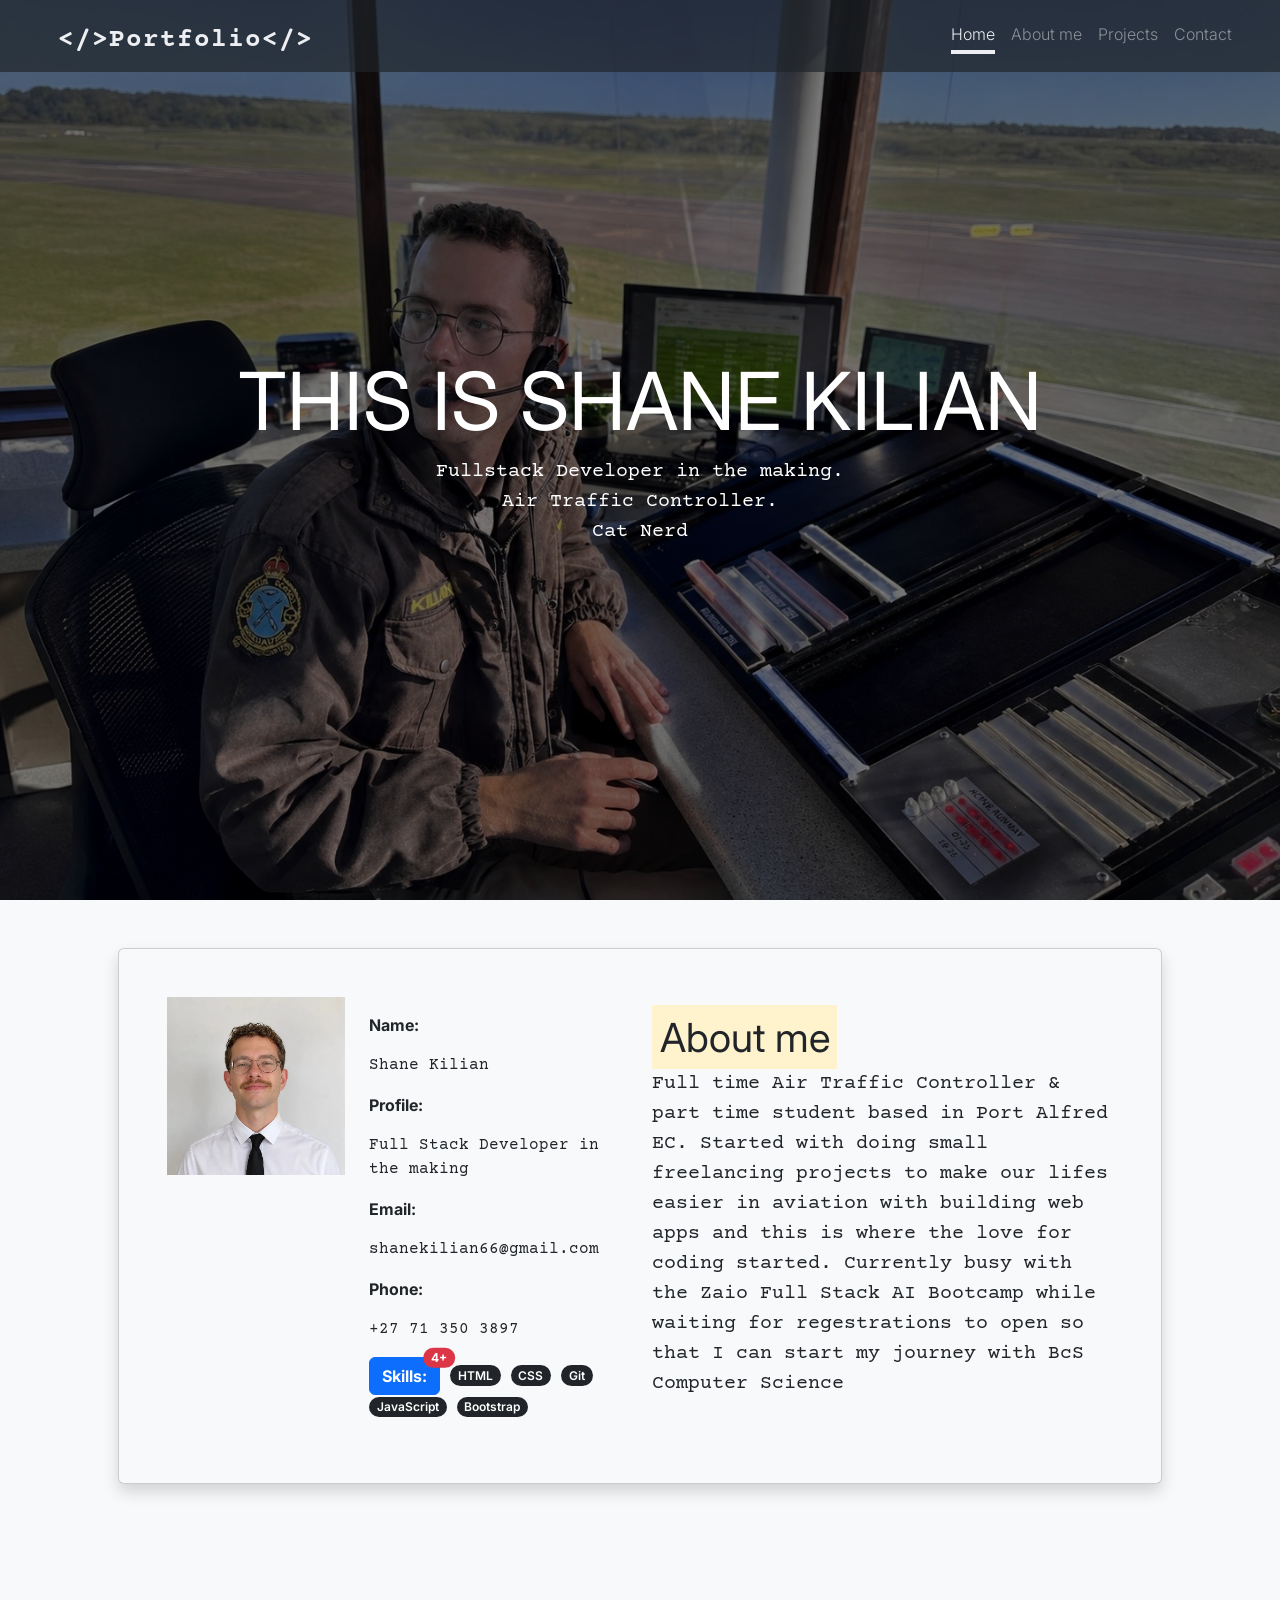
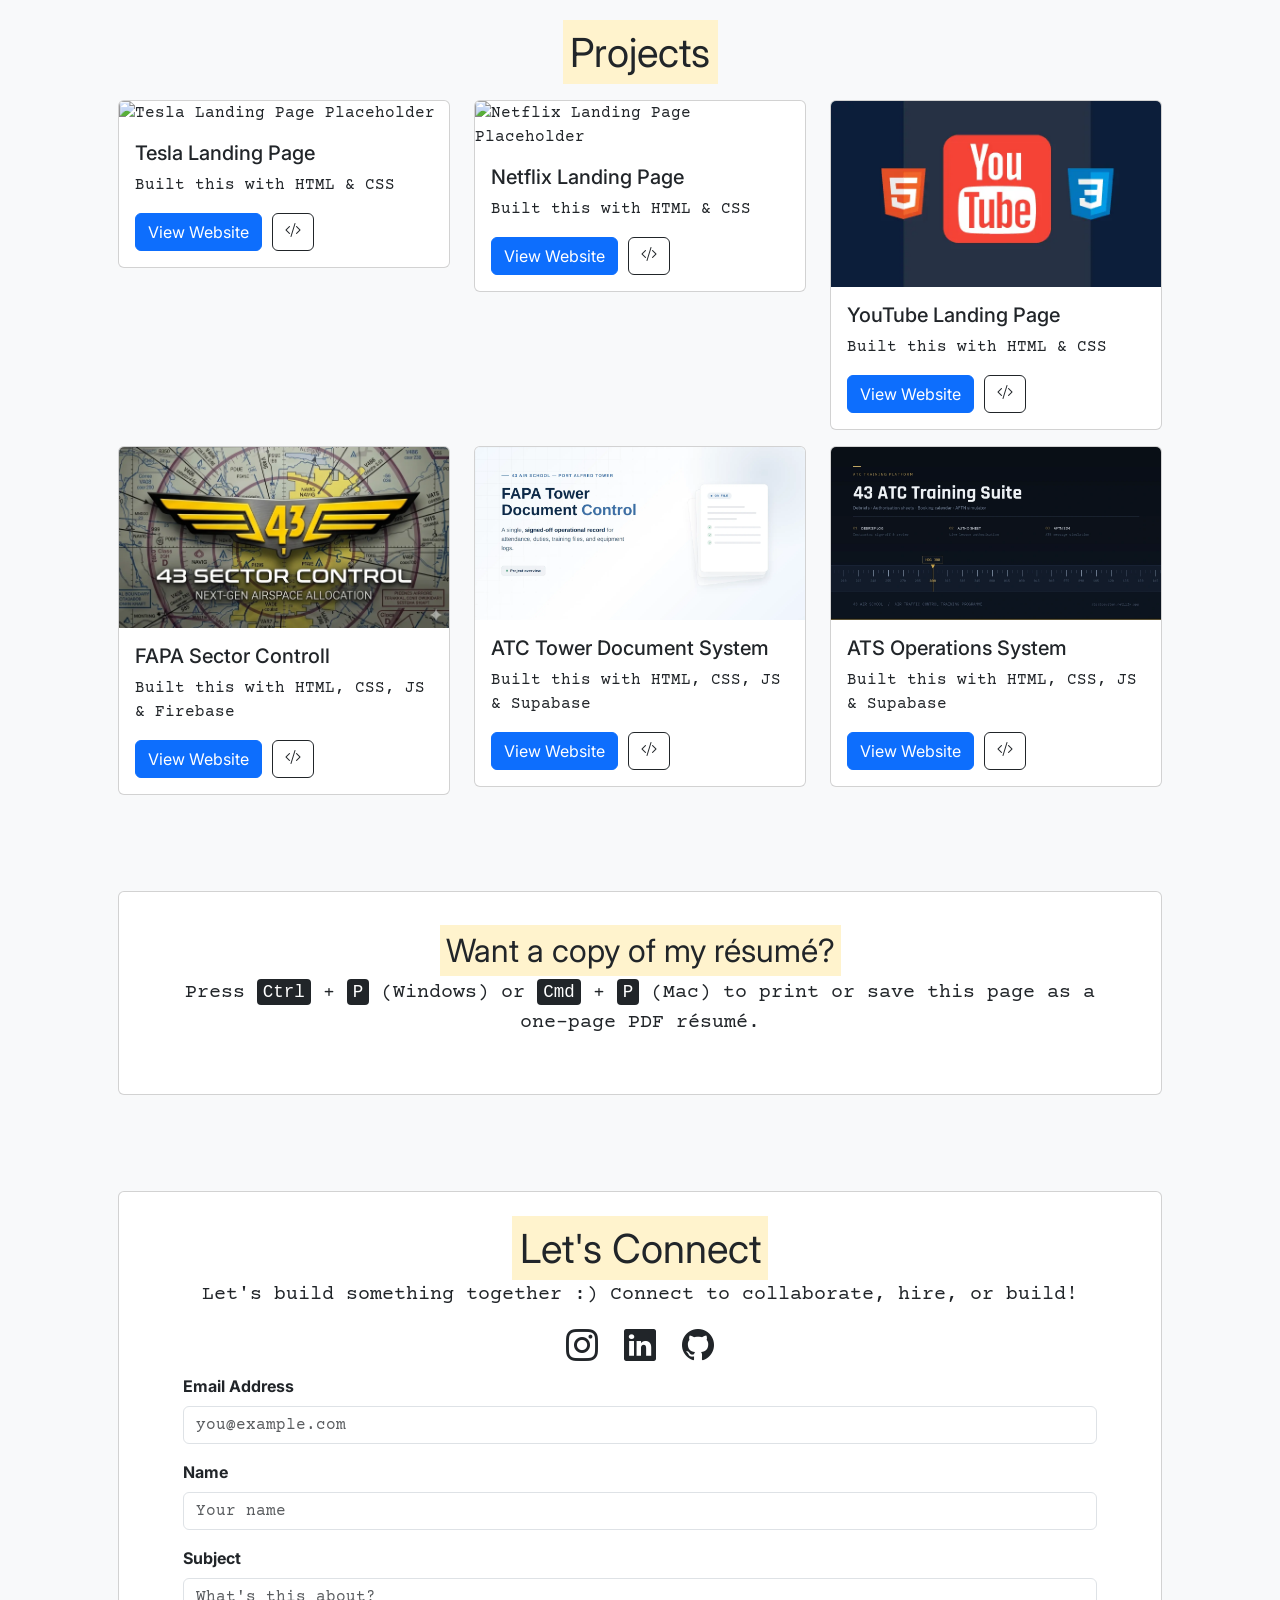
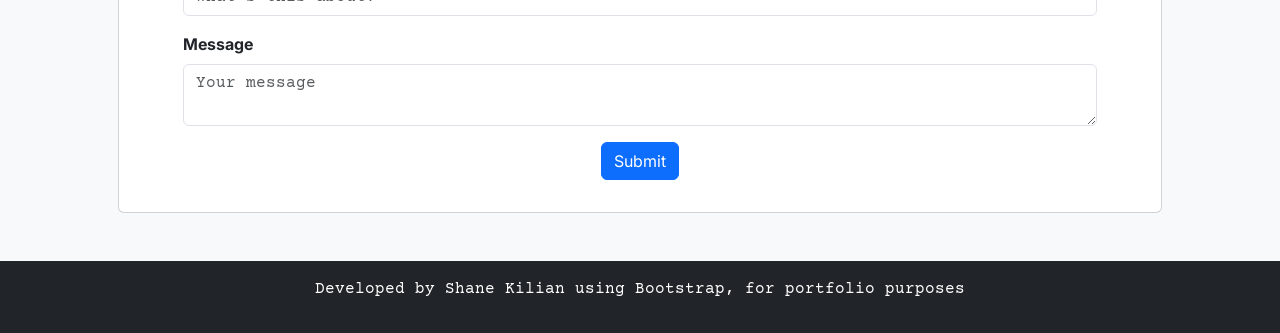
==== commit 5a546551: "changes names of projects" ====
--- a/index.html
+++ b/index.html
@@ -336,7 +336,7 @@
                 />
                 <div class="card-body">
                   <h5 class="card-title font-heading">
-                    ATC Tower Document Controll System
+                    ATC Tower Document System
                   </h5>
                   <p class="card-text">
                     Built this with HTML, CSS, JS & Supabase
@@ -365,9 +365,7 @@
                   alt="ATS Training Operations System Preview"
                 />
                 <div class="card-body">
-                  <h5 class="card-title font-heading">
-                    ATS Training Operations System
-                  </h5>
+                  <h5 class="card-title font-heading">ATS Operations System</h5>
                   <p class="card-text">
                     Built this with HTML, CSS, JS & Supabase
                   </p>
